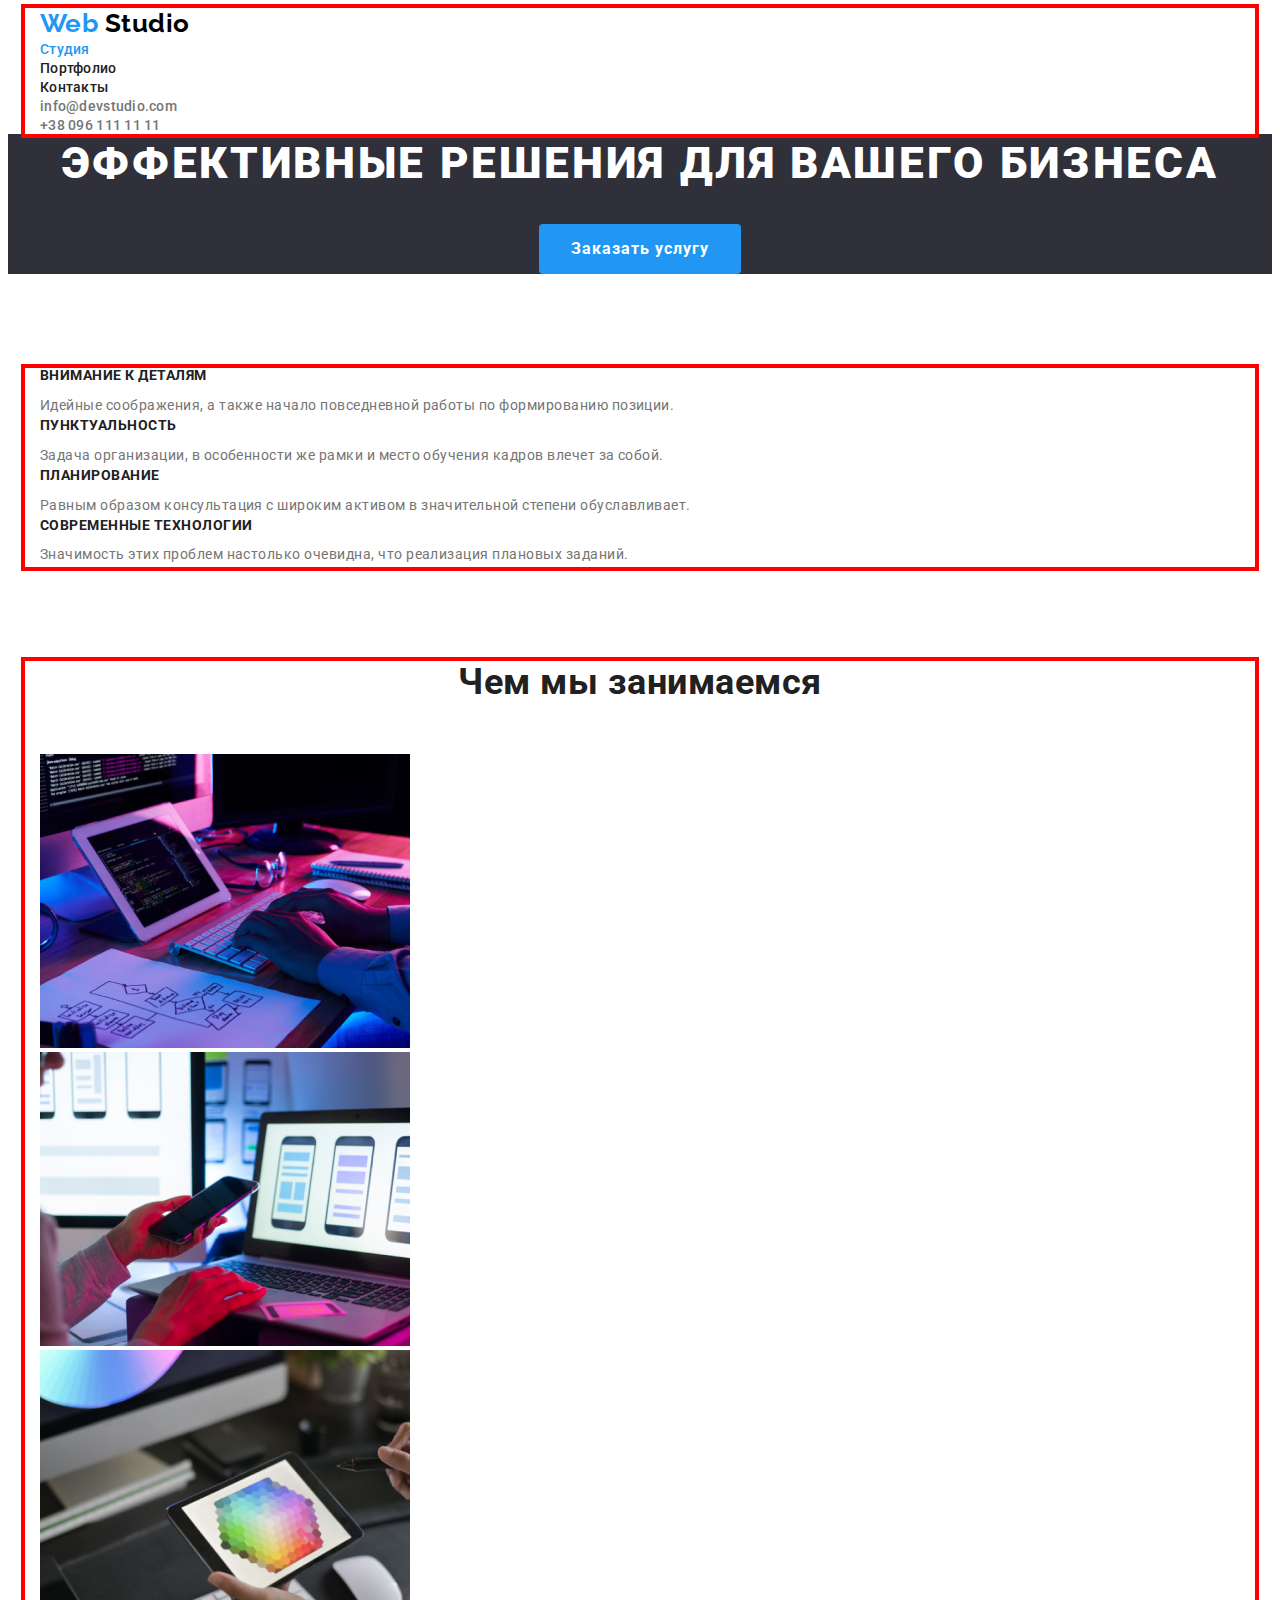
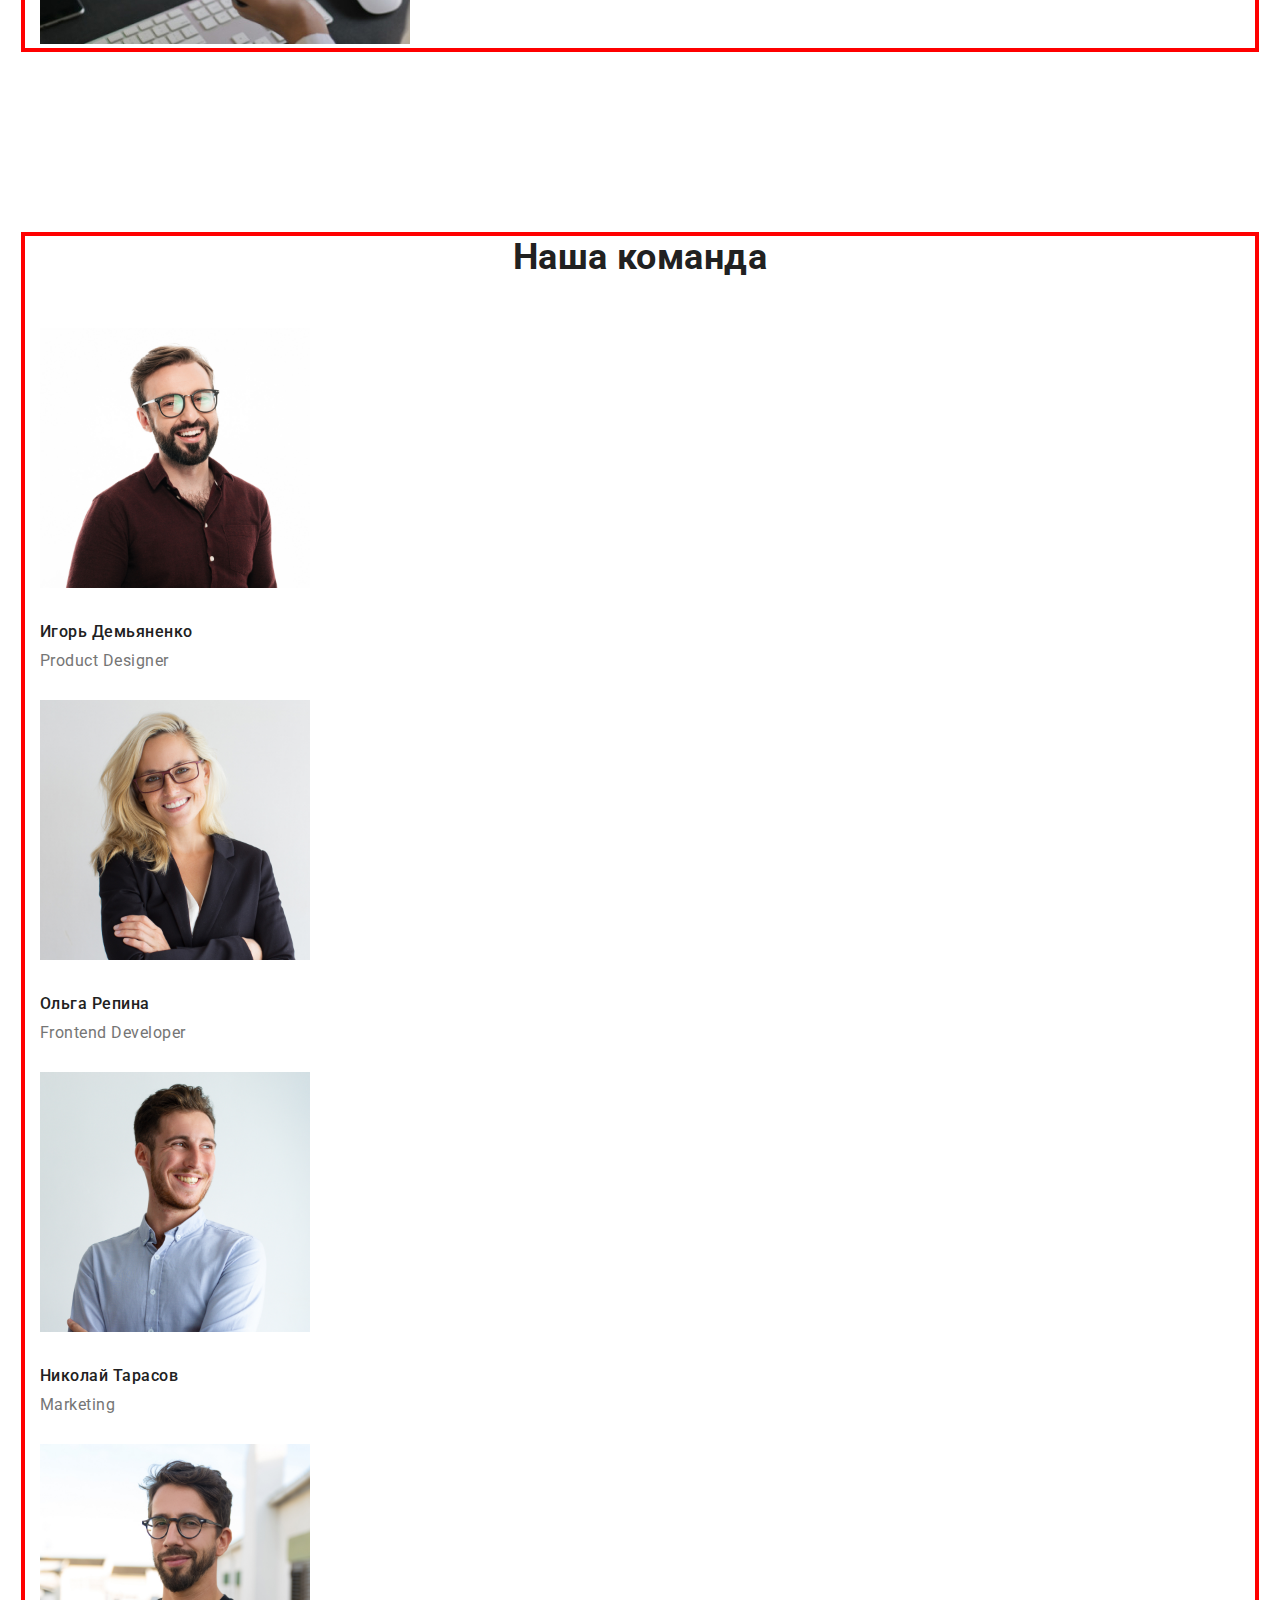
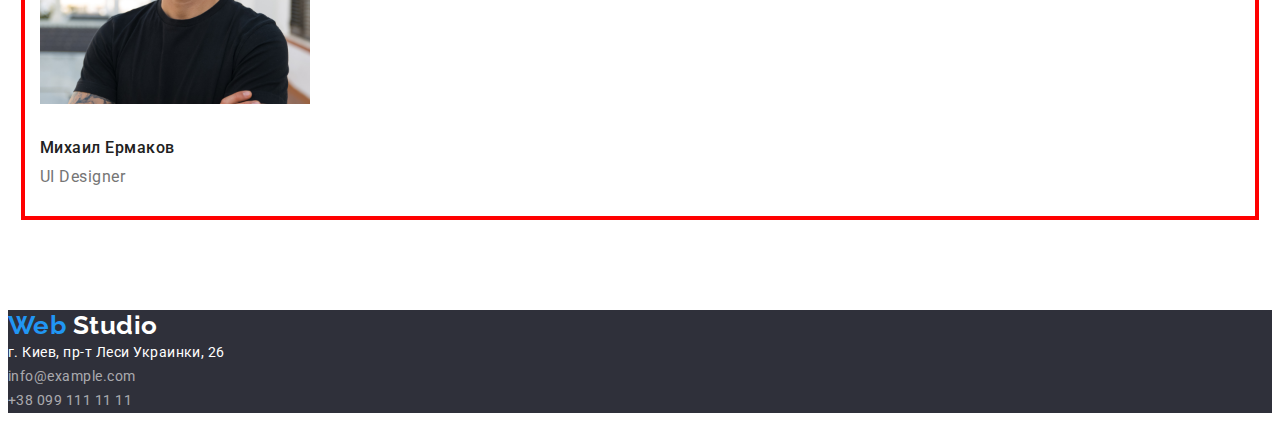
==== index.html @ 6f70805c "Завершення роботи блоку Члени команди" ====
<!DOCTYPE html>
<html lang="ru">
	<head>
		<meta charset="UTF-8" />
		<meta http-equiv="X-UA-Compatible" content="IE=edge" />
		<meta name="viewport" content="width=device-width, initial-scale=1.0" />
		<title>Document</title>
		<link rel="preconnect" href="https://fonts.googleapis.com" />
		<link rel="preconnect" href="https://fonts.gstatic.com" crossorigin />
		<link
			href="https://fonts.googleapis.com/css2?family=Raleway:wght@700&family=Roboto:wght@400;500;700;900&display=swap"
			rel="stylesheet"
		/>
		<link
			rel="stylesheet"
			href="https://cdnjs.cloudflare.com/ajax/libs/modern-normalize/1.1.0/modern-normalize.min.css"
			integrity="sha512-wpPYUAdjBVSE4KJnH1VR1HeZfpl1ub8YT/NKx4PuQ5NmX2tKuGu6U/JRp5y+Y8XG2tV+wKQpNHVUX03MfMFn9Q=="
			crossorigin="anonymous"
			referrerpolicy="no-referrer"
		/>
		<link rel="stylesheet" href="./CSS/styles.css" />
	</head>
	<body>
		<!-- Шапка сторінки -->
		<header>
			<div class="container">
				<nav>
					<a href="https://rodvelles.github.io/goit-markup-hw-02/" lang="en" class="logo">
						<span class="caption">Web</span>
						Studio
					</a>
					<ul class="site-nav list">
						<li><a href="https://rodvelles.github.io/goit-markup-hw-02/" class="link corrent">Студия</a></li>
						<li><a href="./portfolio.html" class="link">Портфолио</a></li>
						<li><a href="" class="link">Контакты</a></li>
					</ul>
				</nav>

				<ul class="more list">
					<li><a href="mailto:info@devstudio.com" lang="en" class="more-link">info@devstudio.com</a></li>
					<li><a href="tel:+380961111111" class="more-link">+38 096 111 11 11</a></li>
				</ul>
			</div>
		</header>

		<!-- Унікальний контент сторінки -->
		<main>
			<!-- Головний банер -->
			<section class="hero">
				<h1 class="hero-title">ЭФФЕКТИВНЫЕ РЕШЕНИЯ ДЛЯ ВАШЕГО БИЗНЕСА</h1>
				<button type="button" class="button">Заказать услугу</button>
			</section>

			<!-- Список переваг -->
			<section class="section">
				<h2 class="section-title hidden">Преимущества услуг</h2>
				<div class="container">
					<ul class="list-items">
						<li>
							<h3 class="section-subtitle">ВНИМАНИЕ К ДЕТАЛЯМ</h3>
							<p class="section-text">
								Идейные соображения, а также начало повседневной работы по формированию позиции.
							</p>
						</li>
						<li>
							<h3 class="section-subtitle">ПУНКТУАЛЬНОСТЬ</h3>
							<p class="section-text">
								Задача организации, в особенности же рамки и место обучения кадров влечет за собой.
							</p>
						</li>
						<li>
							<h3 class="section-subtitle">ПЛАНИРОВАНИЕ</h3>
							<p class="section-text">
								Равным образом консультация с широким активом в значительной степени обуславливает.
							</p>
						</li>
						<li>
							<h3 class="section-subtitle">СОВРЕМЕННЫЕ ТЕХНОЛОГИИ</h3>
							<p class="section-text">Значимость этих проблем настолько очевидна, что реализация плановых заданий.</p>
						</li>
					</ul>
				</div>
			</section>

			<!-- Розгляд послуг -->
			<section class="section sidebar">
				<div class="container">
					<h2 class="section-title heading">Чем мы занимаемся</h2>
					<ul class="list-items">
						<li><img src="./images/work1.jpg" alt="Работа с кодом" width="370" /></li>
						<li><img src="./images/work2.jpg" alt="Работа с интерфейсом" width="370" /></li>
						<li><img src="./images/work3.jpg" alt="Работа с цветами" width="370" /></li>
					</ul>
				</div>
			</section>

			<!-- Члени команди -->
			<section class="section">
				<div class="container">
					<h2 class="section-title">Наша команда</h2>
					<ul class="list-items">
						<li>
							<img src="./images/foto1.jpg" alt="Игорь Демьяненко" width="270" />
							<h3 class="section-name">Игорь Демьяненко</h3>
							<p lang="en" class="profession">Product Designer</p>
						</li>
						<li>
							<img src="./images/foto2.jpg" alt="Ольга Репина" width="270" />
							<h3 class="section-name">Ольга Репина</h3>
							<p lang="en" class="profession">Frontend Developer</p>
						</li>
						<li>
							<img src="./images/foto3.jpg" alt="Николай Тарасов" width="270" />
							<h3 class="section-name">Николай Тарасов</h3>
							<p lang="en" class="profession">Marketing</p>
						</li>
						<li>
							<img src="./images/foto4.jpg" alt="Михаил Ермаков" width="270" />
							<h3 class="section-name">Михаил Ермаков</h3>
							<p lang="en" class="profession">UI Designer</p>
						</li>
					</ul>
				</div>
			</section>
		</main>

		<!-- Нижні дані -->
		<footer class="footer">
			<a href="https://rodvelles.github.io/goit-markup-hw-02/" lang="en" class="logo slogan">
				<span class="caption">Web</span>
				Studio
			</a>
			<address class="address">
				<a href="https://goo.gl/maps/L85GYHgYwXiJg4kZ8" target="_blank" rel="noreferrer noopener" class="address-map">
					г. Киев, пр-т Леси Украинки, 26
				</a>
				<br />
				<a href="mailto:info@example.com" class="address-link">info@example.com</a>
				<br />
				<a href="tel:+380991111111" class="address-link">+38 099 111 11 11</a>
			</address>
		</footer>
	</body>
</html>
---- CSS/styles.css ----
/* Основні кольора для текста 
    Голубий колір заголовка #2196F3;
    Чорний колір заголовка #000000;

    Чорний колір тексту #212121;
    Синій колір наведення #2196F3;

    Білий колір тексту #FFFFFF;
    Білий клір кнопки #FFFFFF;
    Синій колір кнопки #2196F3;
    Сірий колір адреси #2196F3;
    Сірий колір доповнення #757575;
    Сірий колр нижньої адреси rgba(255, 255, 255, 0.6);

    Колір сторінки #E5E5E5;
    Колір Плакату #2F303A;
    Колір вікна команди #F5F4FA;

    Колір кнопки фільтра #F5F4FA;

*/

:root {
	--primary-text-color: #757575;
	--title-color: #212121;
	--accent-color: #2196f3;
	--primary-btn-bgc: #f5f4fa;
	--accent-btn-color: #ffffff;
}

body {
	background-color: #ffffff;
	color: var(--title-color);
	font-family: Roboto, sans-serif;
	letter-spacing: 0.03em;
}

ul {
	list-style: none;
}

.list {
	margin: 0;
	padding: 0;
}

/* Оформлення шапки */
.container {
	margin-left: auto;
	margin-right: auto;
	width: 1200px;
	padding-right: 15px;
	padding-left: 15px;
	outline: 4px solid red;
}

.logo {
	color: #000000;
	font-family: Raleway, sans-seri;
	font-weight: 700;
	font-size: 26px;
	line-height: 1.19;
	text-decoration: none;
}

.caption {
	color: #2196f3;
	font-weight: 700;
	font-size: 26px;
	line-height: 1.19;
}

/* Сайт зараз */
.site-nav .link {
	color: #212121;
	font-weight: 500;
	font-size: 14px;
	line-height: 1.14;
	letter-spacing: 0.02em;
	text-decoration: none;
}

.site-nav .link:hover,
.site-nav .link:focus {
	color: var(--accent-color);
}

.site-nav .link.corrent {
	color: var(--accent-color);
}

/* ПОшта з телефоном */
.more .more-link {
	color: #757575;
	font-weight: 500;
	font-size: 14px;
	line-height: 1.14;
	letter-spacing: 0.02em;
	text-decoration: none;
}

.more .more-link:hover,
.more .more-link:focus {
	color: #2196f3;
}

/* Герой */
.hero {
	padding: 0;
	margin: 0;
	background-color: #2f303a;
}

.hero .hero-title {
	padding: 0;
	margin: 0;
	margin-bottom: 30px;
	color: #ffffff;
	font-weight: 900;
	font-size: 44px;
	line-height: 1.36;
	text-align: center;
	letter-spacing: 0.06em;
	text-transform: uppercase;
}

.button {
	border-radius: 4px;
	padding: 10px 32px;
	min-width: 200px;
	border: none;
	margin-right: auto;
	margin-left: auto;

	font-family: Roboto;
	color: #ffffff;
	background-color: #2196f3;
	font-weight: 700;
	font-size: 16px;
	line-height: 1.88;
	display: flex;
	align-items: center;
	text-align: center;
	letter-spacing: 0.06em;
}

/* Переваги помлуг */
.section {
	padding-top: 94px;
	padding-bottom: 94px;
}

.section .hidden {
	position: absolute;
	width: 1px;
	height: 1px;
	margin: -1px;
	border: 0;
	padding: 0;
	white-space: nowrap;
	clip-path: inset(100%);
	clip: rect(0 0 0 0);
	overflow: hidden;
}

.list-items {
	margin: 0;
	padding: 0;
}

.section .section-title {
	margin-top: 0;
	margin-bottom: 50px;

	font-weight: 700;
	font-size: 36px;
	line-height: 1.17;
	text-align: center;
}

.section .section-subtitle {
	margin: 0;
	margin-bottom: 10px;

	font-weight: 700;
	font-size: 14px;
	line-height: 1.14;
	text-transform: uppercase;
}

.section .section-text {
	margin-top: 0;
	margin-bottom: 0;

	color: var(--primary-text-color);
	font-weight: 400;
	font-size: 14px;
	line-height: 1.71;
}

/* Розгляд послуг */
.section.sidebar {
	padding-top: 0;
}


/* Члени команди */
.section .section-name {
    margin-top: 30px;
	margin-bottom: 10px;

	font-weight: 500;
	font-size: 16px;
	line-height: 1.19;
}

.section .profession {
	margin-top: 0;
	margin-bottom: 0;
	padding-bottom: 30px;

	color: #757575;
	font-weight: 400;
	font-size: 16px;
	line-height: 1.19;
}

/* Футер */
.footer {
	background-color: #2f303a;
}

.logo.slogan {
	color: #ffffff;
}

.address .address-map {
	color: #ffffff;
	font-style: normal;
	font-weight: 400;
	font-size: 14px;
	line-height: 1.71;
	text-decoration: none;
}

.address .address-link {
	font-style: normal;
	font-weight: 400;
	font-size: 14px;
	line-height: 1.71;
	color: rgba(255, 255, 255, 0.6);
	text-decoration: none;
}

.address .address-link:hover,
.address .address-link:focus {
	color: var(--accent-color);
}

/* Портфоліо */

/* Фільтир */
.buttons .btn {
	font-family: Roboto;
	color: var(--title-color);
	background-color: var(--primary-btn-bgc);
	font-weight: 500;
	font-size: 16px;
	line-height: 1.62;
	text-align: center;
	letter-spacing: 0.03em;
}

.buttons .btn:hover,
.buttons .btn:focus {
	color: var(--accent-btn-color);
	background-color: var(--accent-color);
}

/* Список проектів */
.link-content {
	text-decoration: none;
}

.items .subject {
	color: var(--title-color);
	font-weight: 700;
	font-size: 18px;
	line-height: 2;
	letter-spacing: 0.06em;
}

.items .subject-text {
	color: var(--primary-text-color);
	font-weight: 400;
	font-size: 16px;
	line-height: 1.88;
}
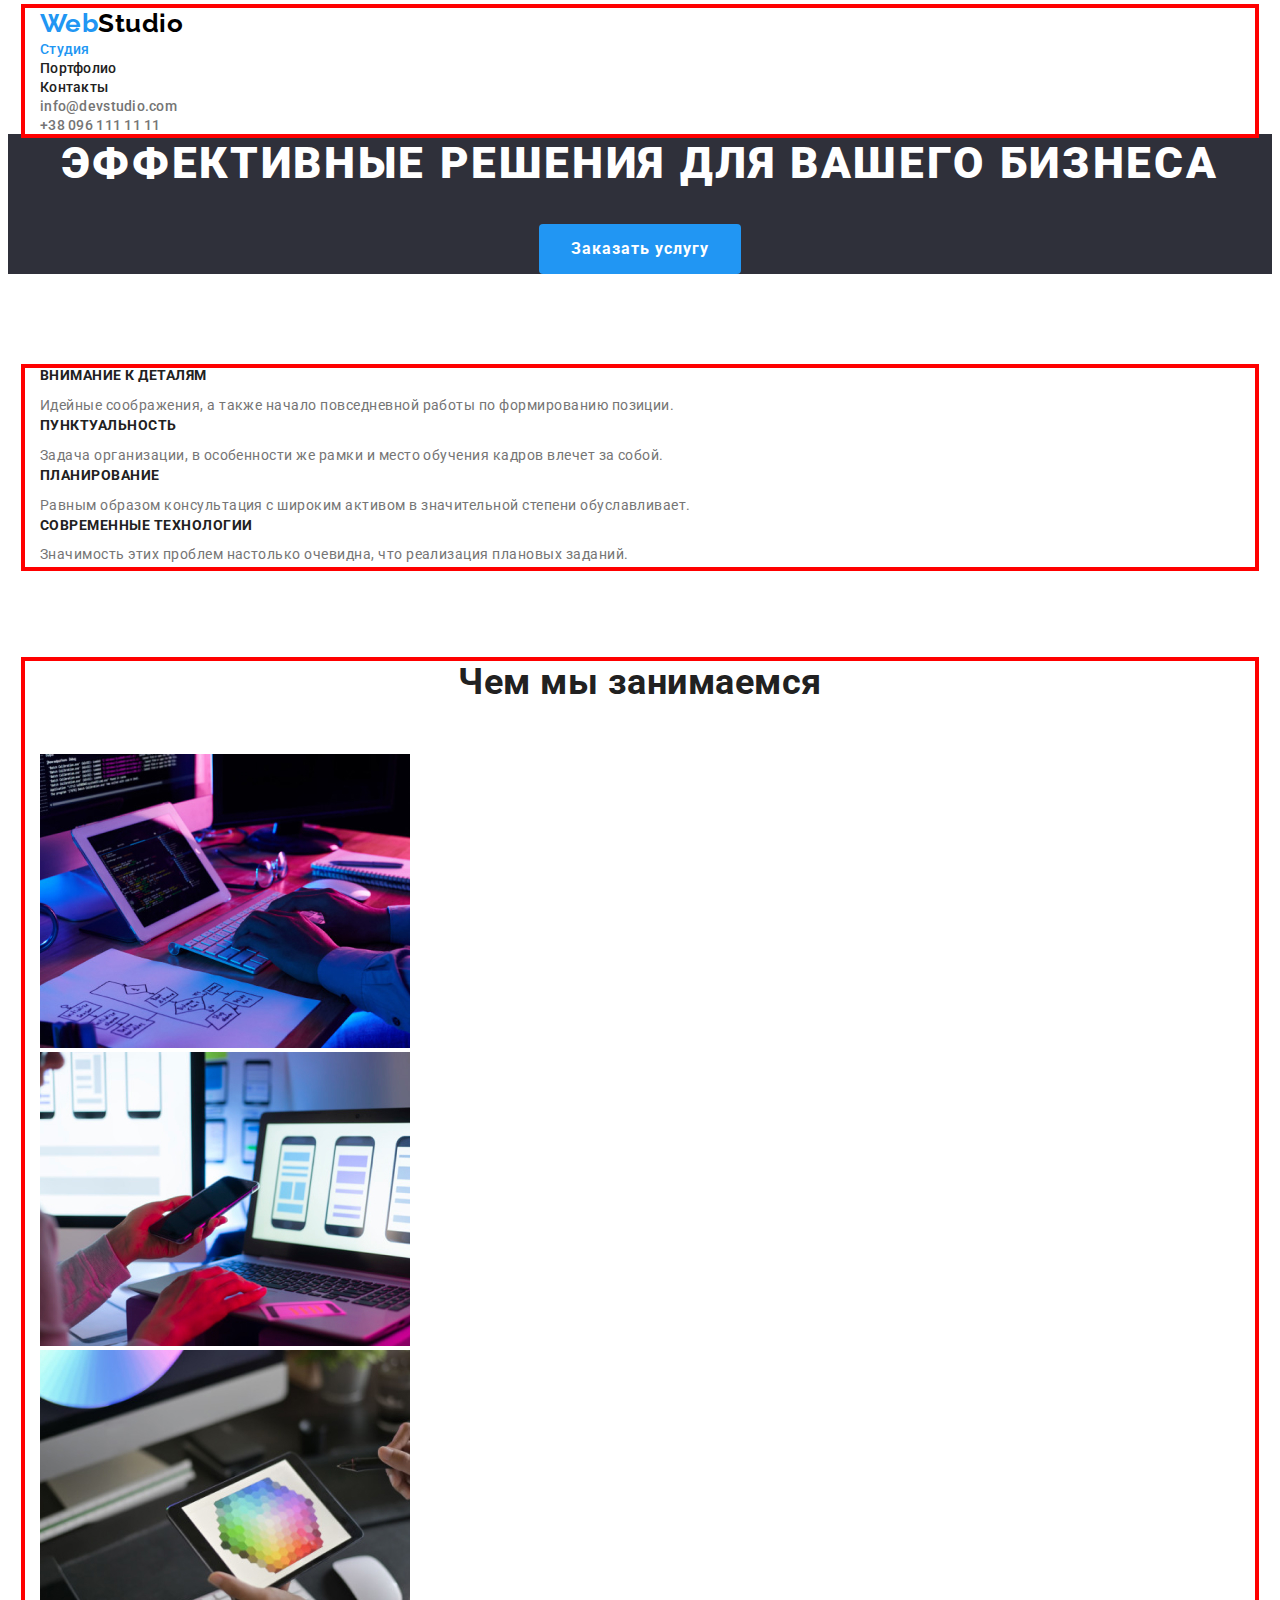
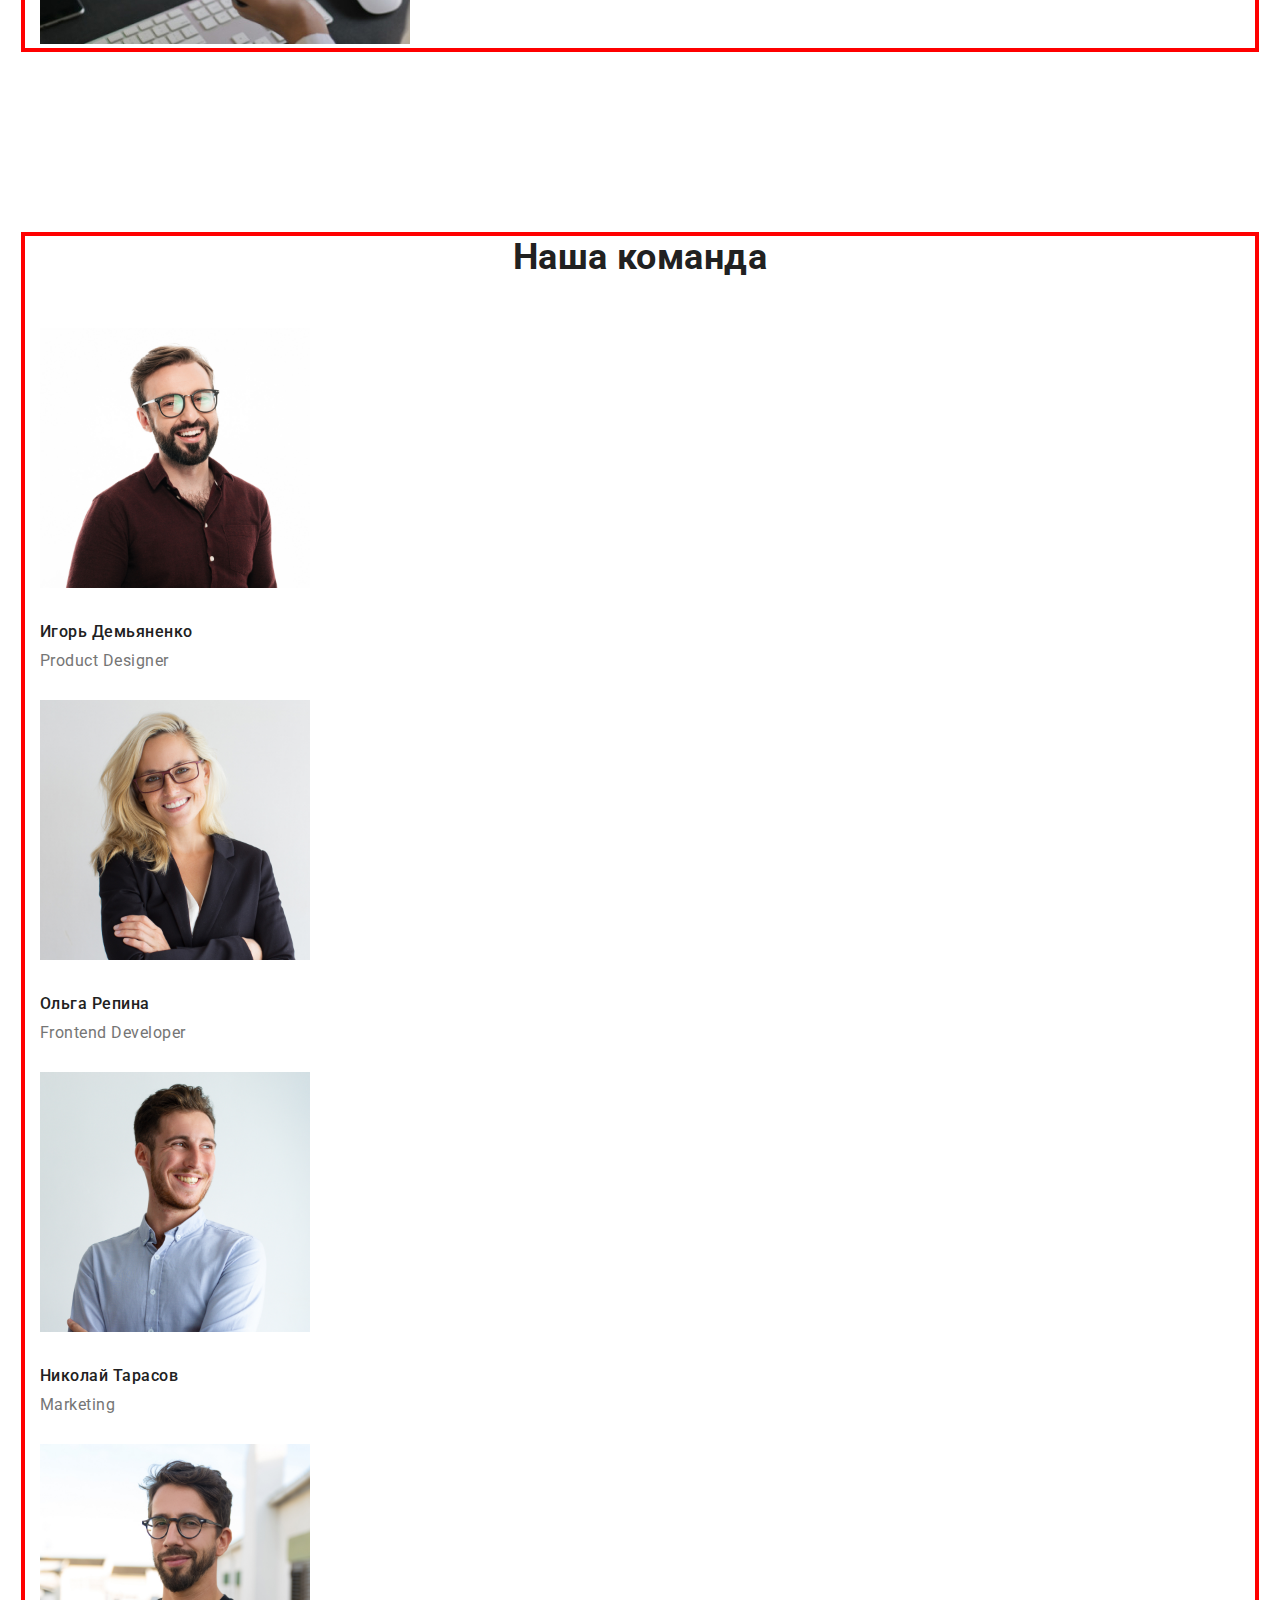
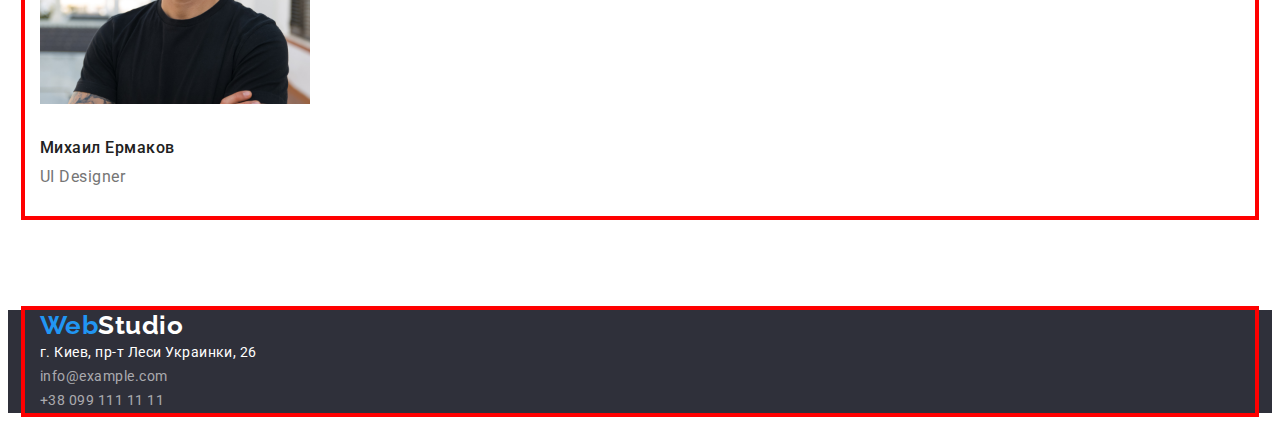
==== commit 385e7abb: "Невеликий експеремент" ====
--- a/index.html
+++ b/index.html
@@ -26,9 +26,7 @@
 			<div class="container">
 				<nav>
 					<a href="https://rodvelles.github.io/goit-markup-hw-02/" lang="en" class="logo">
-						<span class="caption">Web</span>
-						Studio
-					</a>
+						<span class="caption">Web</span>Studio</a>
 					<ul class="site-nav list">
 						<li><a href="https://rodvelles.github.io/goit-markup-hw-02/" class="link corrent">Студия</a></li>
 						<li><a href="./portfolio.html" class="link">Портфолио</a></li>
@@ -126,19 +124,19 @@
 
 		<!-- Нижні дані -->
 		<footer class="footer">
-			<a href="https://rodvelles.github.io/goit-markup-hw-02/" lang="en" class="logo slogan">
-				<span class="caption">Web</span>
-				Studio
-			</a>
-			<address class="address">
-				<a href="https://goo.gl/maps/L85GYHgYwXiJg4kZ8" target="_blank" rel="noreferrer noopener" class="address-map">
-					г. Киев, пр-т Леси Украинки, 26
-				</a>
-				<br />
-				<a href="mailto:info@example.com" class="address-link">info@example.com</a>
-				<br />
-				<a href="tel:+380991111111" class="address-link">+38 099 111 11 11</a>
-			</address>
+			<div class="container">
+				<a href="https://rodvelles.github.io/goit-markup-hw-02/" lang="en" class="logo slogan">
+					<span class="caption">Web</span>Studio</a>
+				<address class="address">
+					<a href="https://goo.gl/maps/L85GYHgYwXiJg4kZ8" target="_blank" rel="noreferrer noopener" class="address-map">
+						г. Киев, пр-т Леси Украинки, 26
+					</a>
+					<br />
+					<a href="mailto:info@example.com" class="address-link">info@example.com</a>
+					<br />
+					<a href="tel:+380991111111" class="address-link">+38 099 111 11 11</a>
+				</address>
+			</div>
 		</footer>
 	</body>
 </html>
--- a/CSS/styles.css
+++ b/CSS/styles.css
@@ -71,6 +71,8 @@
 }
 
 /* Сайт зараз */
+
+
 .site-nav .link {
 	color: #212121;
 	font-weight: 500;
@@ -231,6 +233,8 @@
 }
 
 .logo.slogan {
+	padding-bottom: 60px;
+
 	color: #ffffff;
 }
 
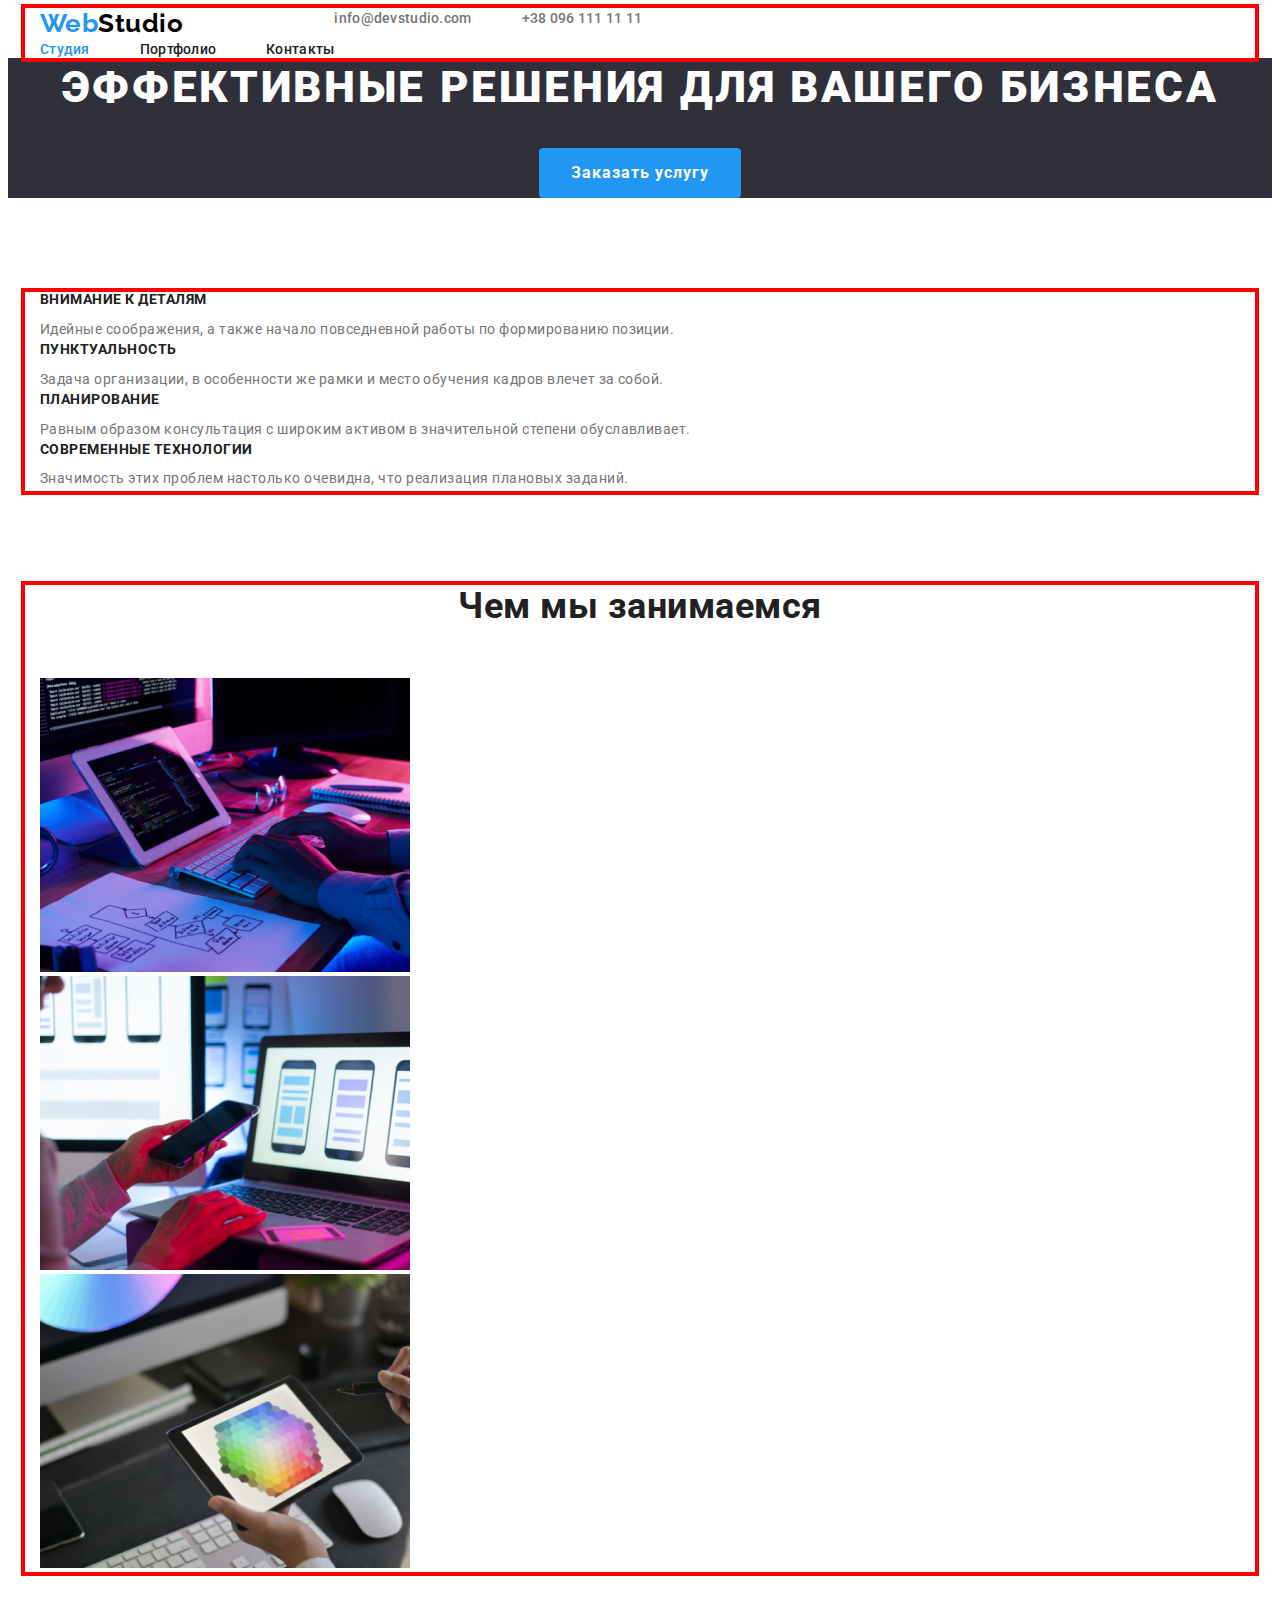
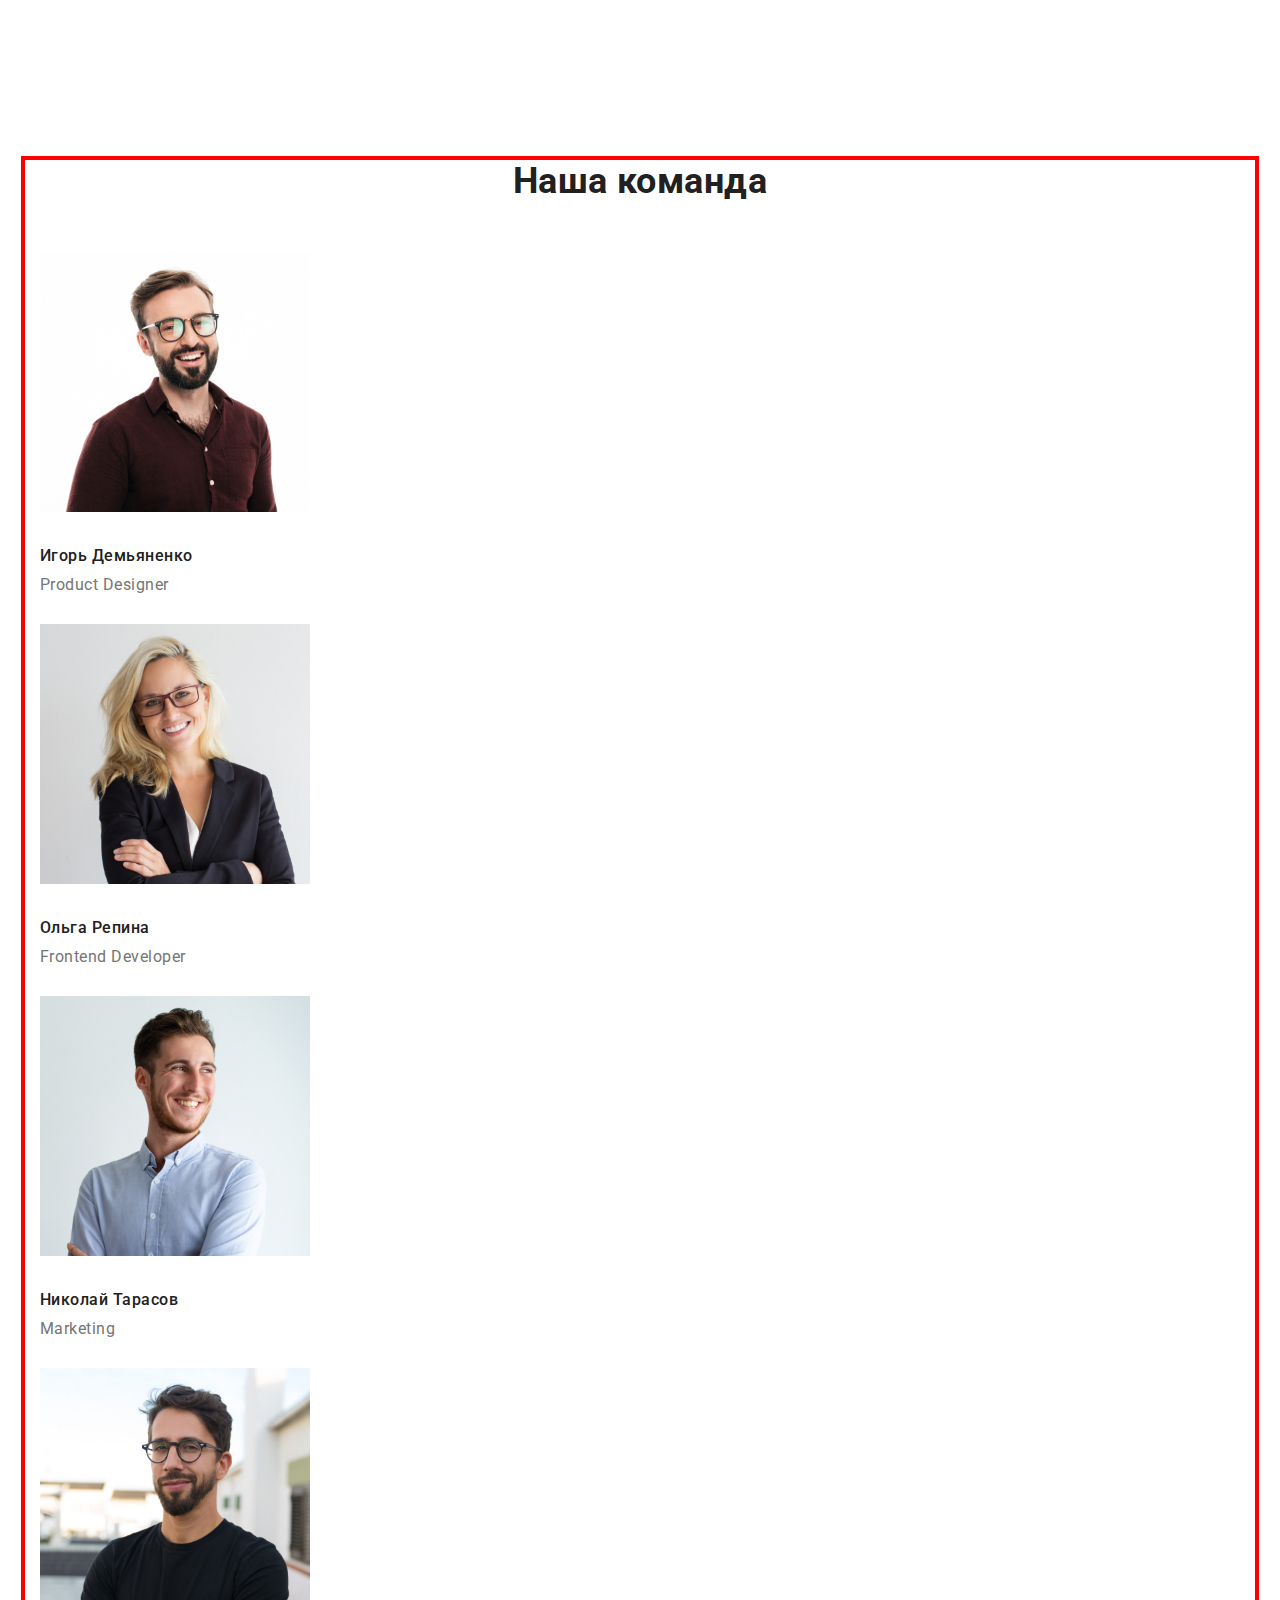
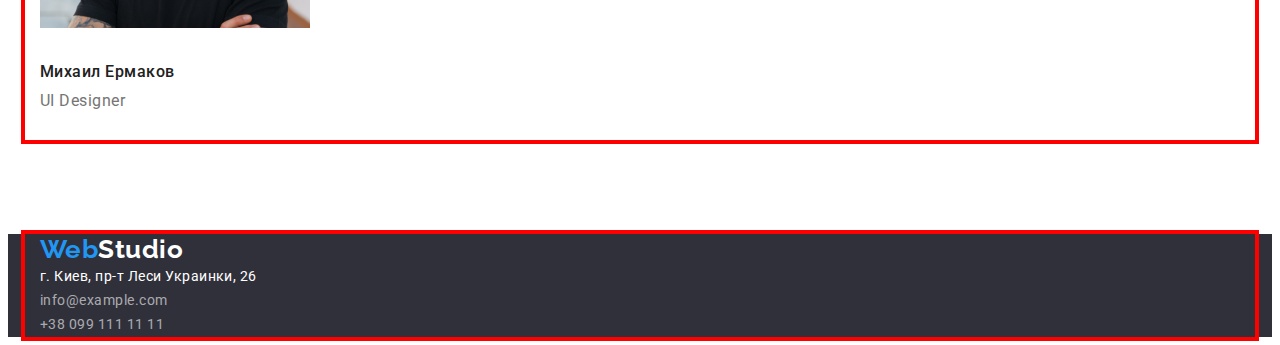
==== commit 5f6bdf49: "Перерив на сон" ====
--- a/index.html
+++ b/index.html
@@ -23,20 +23,20 @@
 	<body>
 		<!-- Шапка сторінки -->
 		<header>
-			<div class="container">
+			<div class="container main-nav">
 				<nav>
 					<a href="https://rodvelles.github.io/goit-markup-hw-02/" lang="en" class="logo">
 						<span class="caption">Web</span>Studio</a>
 					<ul class="site-nav list">
-						<li><a href="https://rodvelles.github.io/goit-markup-hw-02/" class="link corrent">Студия</a></li>
-						<li><a href="./portfolio.html" class="link">Портфолио</a></li>
-						<li><a href="" class="link">Контакты</a></li>
+						<li class="item"><a href="https://rodvelles.github.io/goit-markup-hw-02/" class="link corrent">Студия</a></li>
+						<li class="item"><a href="./portfolio.html" class="link">Портфолио</a></li>
+						<li class="item"><a href="" class="link">Контакты</a></li>
 					</ul>
 				</nav>
 
 				<ul class="more list">
-					<li><a href="mailto:info@devstudio.com" lang="en" class="more-link">info@devstudio.com</a></li>
-					<li><a href="tel:+380961111111" class="more-link">+38 096 111 11 11</a></li>
+					<li class="item"><a href="mailto:info@devstudio.com" lang="en" class="more-link">info@devstudio.com</a></li>
+					<li class="item"><a href="tel:+380961111111" class="more-link">+38 096 111 11 11</a></li>
 				</ul>
 			</div>
 		</header>
--- a/CSS/styles.css
+++ b/CSS/styles.css
@@ -53,6 +53,8 @@
 	padding-left: 15px;
 	outline: 4px solid red;
 }
+/* Позиціювання шапки */
+
 
 .logo {
 	color: #000000;
@@ -69,11 +71,21 @@
 	font-size: 26px;
 	line-height: 1.19;
 }
-
+.main-nav {
+	display: flex;
+}
 /* Сайт зараз */
 
+.site-nav {
+	display: flex;
+}
+.site-nav .item:not(:last-child) {
+	margin-right: 50px;
+}
+
 
 .site-nav .link {
+
 	color: #212121;
 	font-weight: 500;
 	font-size: 14px;
@@ -92,7 +104,16 @@
 }
 
 /* ПОшта з телефоном */
+.more {
+	display: flex;
+}
+
+.more .item:not(:last-child) {
+	margin-right: 50px;
+}
+
 .more .more-link {
+
 	color: #757575;
 	font-weight: 500;
 	font-size: 14px;
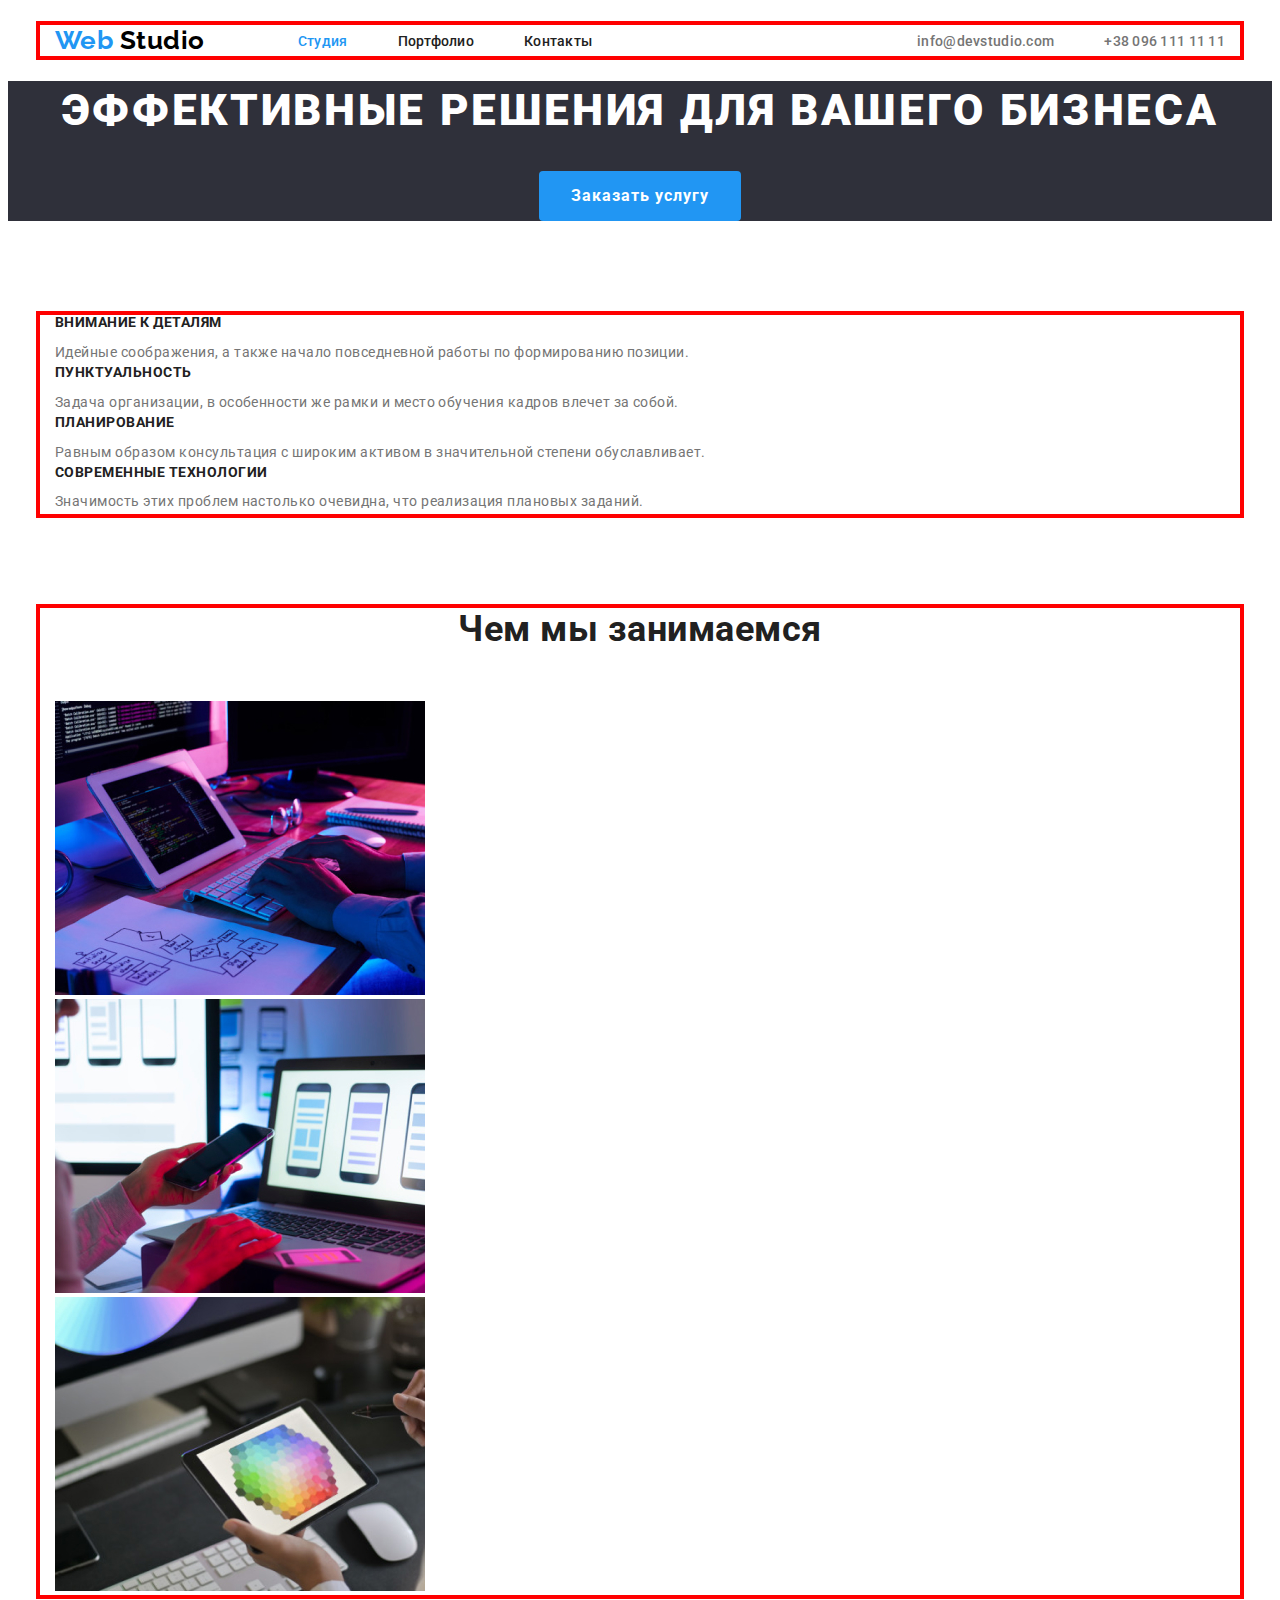
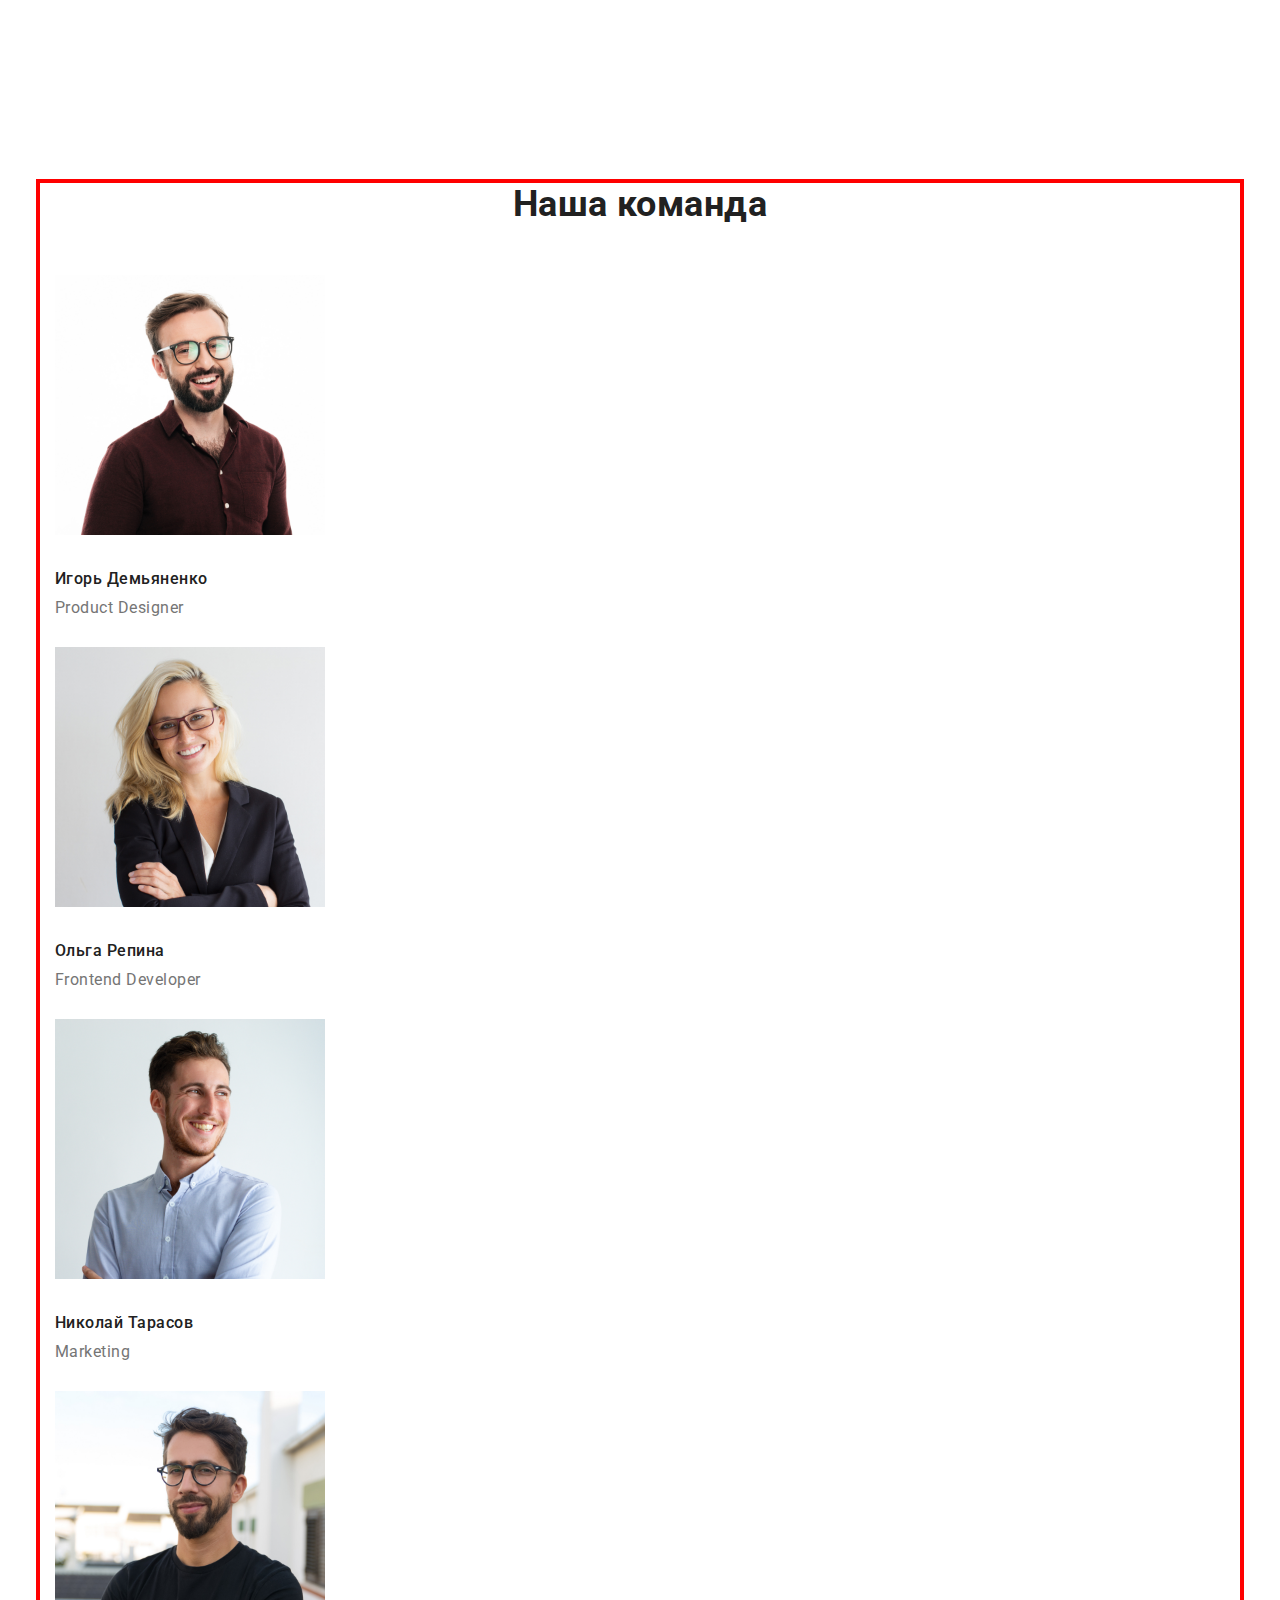
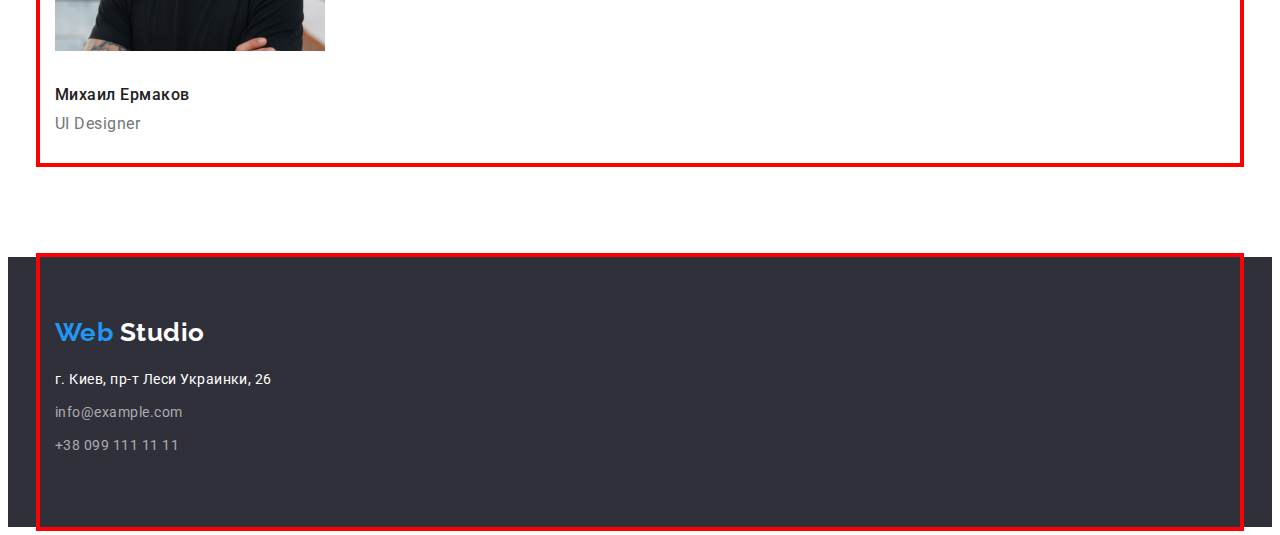
==== commit 57931c67: "Завершив стилізувати футер і хедер" ====
--- a/index.html
+++ b/index.html
@@ -22,13 +22,17 @@
 	</head>
 	<body>
 		<!-- Шапка сторінки -->
-		<header>
+		<header class="header">
 			<div class="container main-nav">
-				<nav>
+				<nav class="nav">
 					<a href="https://rodvelles.github.io/goit-markup-hw-02/" lang="en" class="logo">
-						<span class="caption">Web</span>Studio</a>
+						<span class="caption">Web</span>
+						Studio
+					</a>
 					<ul class="site-nav list">
-						<li class="item"><a href="https://rodvelles.github.io/goit-markup-hw-02/" class="link corrent">Студия</a></li>
+						<li class="item">
+							<a href="https://rodvelles.github.io/goit-markup-hw-02/" class="link corrent">Студия</a>
+						</li>
 						<li class="item"><a href="./portfolio.html" class="link">Портфолио</a></li>
 						<li class="item"><a href="" class="link">Контакты</a></li>
 					</ul>
@@ -124,17 +128,33 @@
 
 		<!-- Нижні дані -->
 		<footer class="footer">
-			<div class="container">
-				<a href="https://rodvelles.github.io/goit-markup-hw-02/" lang="en" class="logo slogan">
-					<span class="caption">Web</span>Studio</a>
+			<div class="container footer-nav">
+                <div>
+                	<a href="https://rodvelles.github.io/goit-markup-hw-02/" lang="en" class="logo slogan">
+					<span class="caption">Web</span>
+					Studio
+				</a>
 				<address class="address">
-					<a href="https://goo.gl/maps/L85GYHgYwXiJg4kZ8" target="_blank" rel="noreferrer noopener" class="address-map">
-						г. Киев, пр-т Леси Украинки, 26
-					</a>
-					<br />
-					<a href="mailto:info@example.com" class="address-link">info@example.com</a>
-					<br />
-					<a href="tel:+380991111111" class="address-link">+38 099 111 11 11</a>
+					<ul class="footer-adres list-items">
+						<li class="link-addres">
+							<a
+								href="https://goo.gl/maps/L85GYHgYwXiJg4kZ8"
+								target="_blank"
+								rel="noreferrer noopener"
+								class="address-map"
+							>
+								г. Киев, пр-т Леси Украинки, 26
+							</a>
+						</li>
+						<li class="link-addres">
+							<a href="mailto:info@example.com" class="address-link">info@example.com</a>
+						</li>
+						<li class="link-addres">
+							<a href="tel:+380991111111" class="address-link">+38 099 111 11 11</a>
+						</li>
+					</ul>
+                </div>
+
 				</address>
 			</div>
 		</footer>
--- a/CSS/styles.css
+++ b/CSS/styles.css
@@ -19,6 +19,15 @@
     Колір кнопки фільтра #F5F4FA;
 
 */
+html {
+  box-sizing: border-box;
+}
+*,
+*::before,
+*::after {
+  box-sizing: inherit;
+}
+
 
 :root {
 	--primary-text-color: #757575;
@@ -45,6 +54,11 @@
 }
 
 /* Оформлення шапки */
+.header {
+	margin-top: 25px;
+	margin-bottom: 25px;
+}
+
 .container {
 	margin-left: auto;
 	margin-right: auto;
@@ -54,9 +68,13 @@
 	outline: 4px solid red;
 }
 /* Позиціювання шапки */
+.nav {
+    display: flex;
+}
 
 
 .logo {
+
 	color: #000000;
 	font-family: Raleway, sans-seri;
 	font-weight: 700;
@@ -73,11 +91,15 @@
 }
 .main-nav {
 	display: flex;
+	flex-direction: row;
+	align-items: center;
 }
 /* Сайт зараз */
 
 .site-nav {
 	display: flex;
+	align-items: center;
+	margin-left: 93px;
 }
 .site-nav .item:not(:last-child) {
 	margin-right: 50px;
@@ -105,6 +127,7 @@
 
 /* ПОшта з телефоном */
 .more {
+	margin-left: auto;
 	display: flex;
 }
 
@@ -253,10 +276,22 @@
 	background-color: #2f303a;
 }
 
+.footer-nav{
+	display: flex;
+	padding-top: 60px;
+	padding-bottom: 60px;
+}
+
 .logo.slogan {
-	padding-bottom: 60px;
-
 	color: #ffffff;
+}
+
+.address {
+	margin-top: 20px;
+}
+
+.link-addres {
+	margin-bottom: 9px;
 }
 
 .address .address-map {
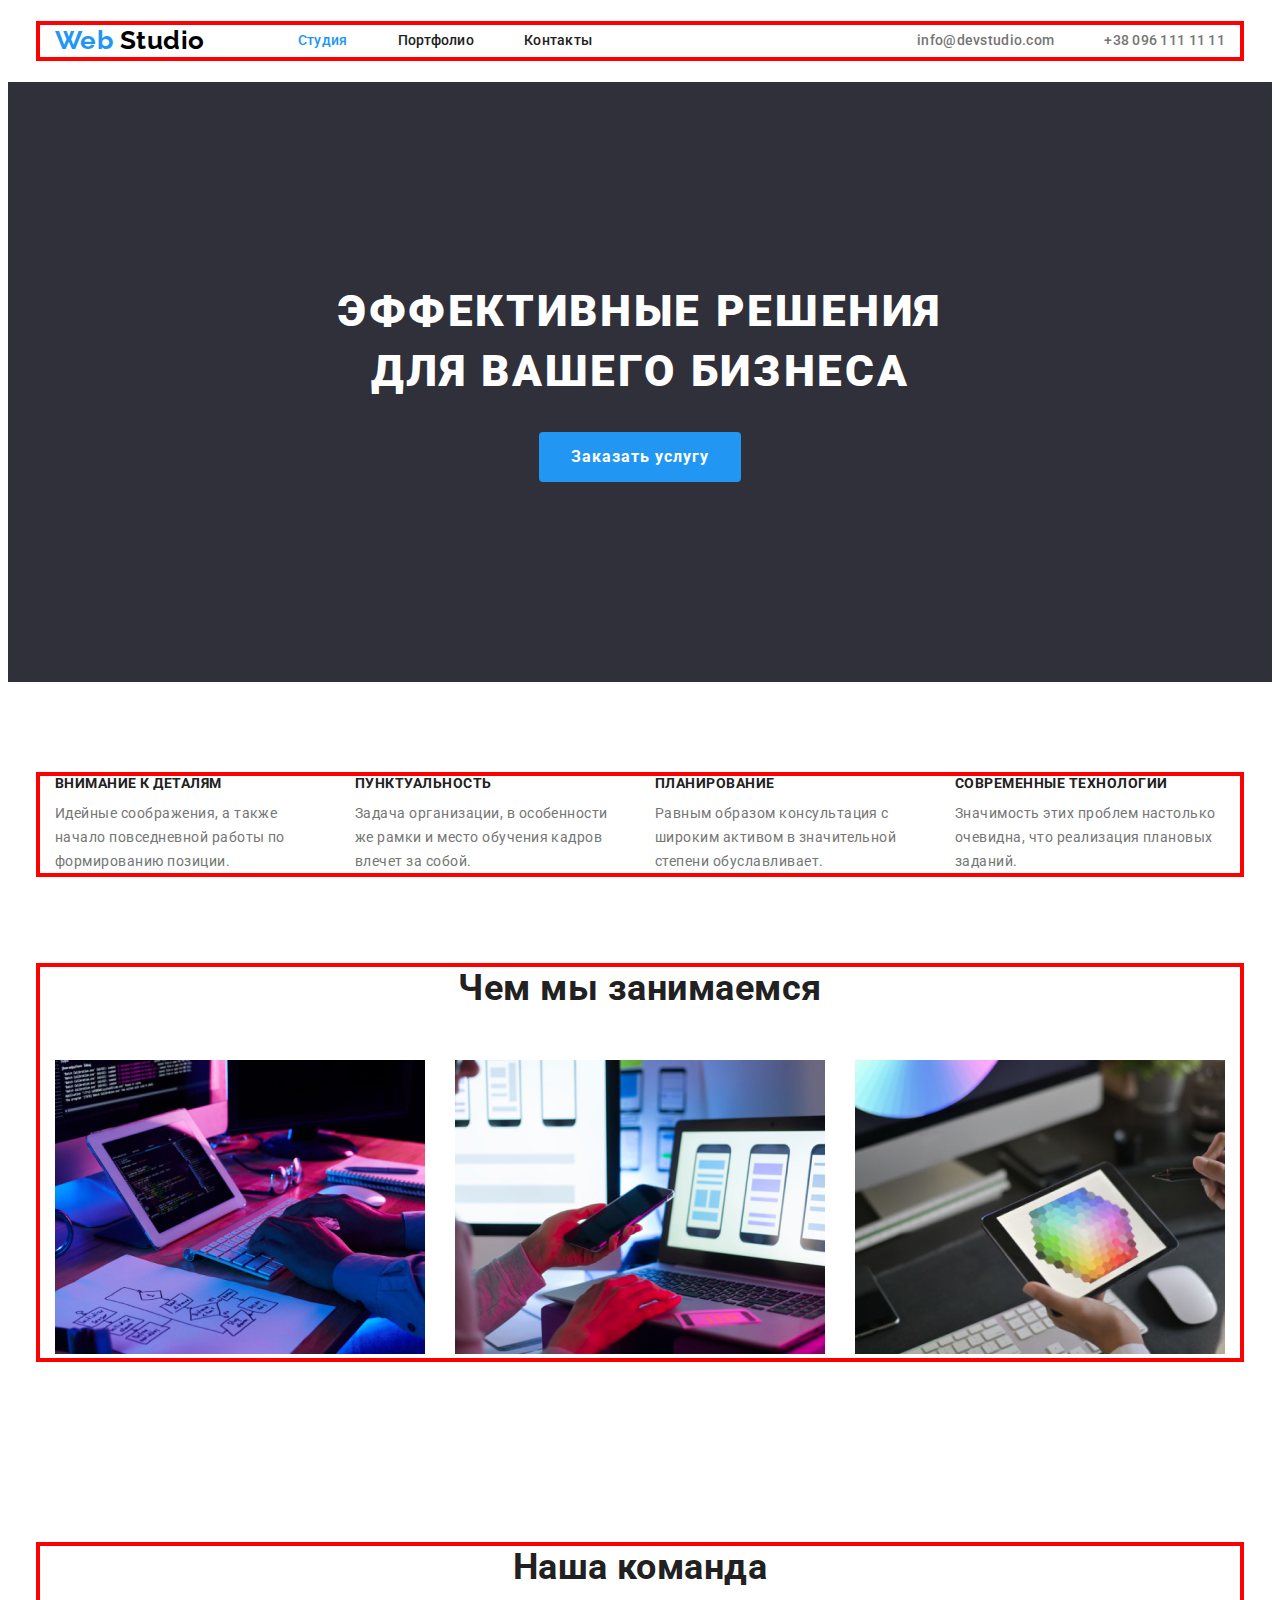
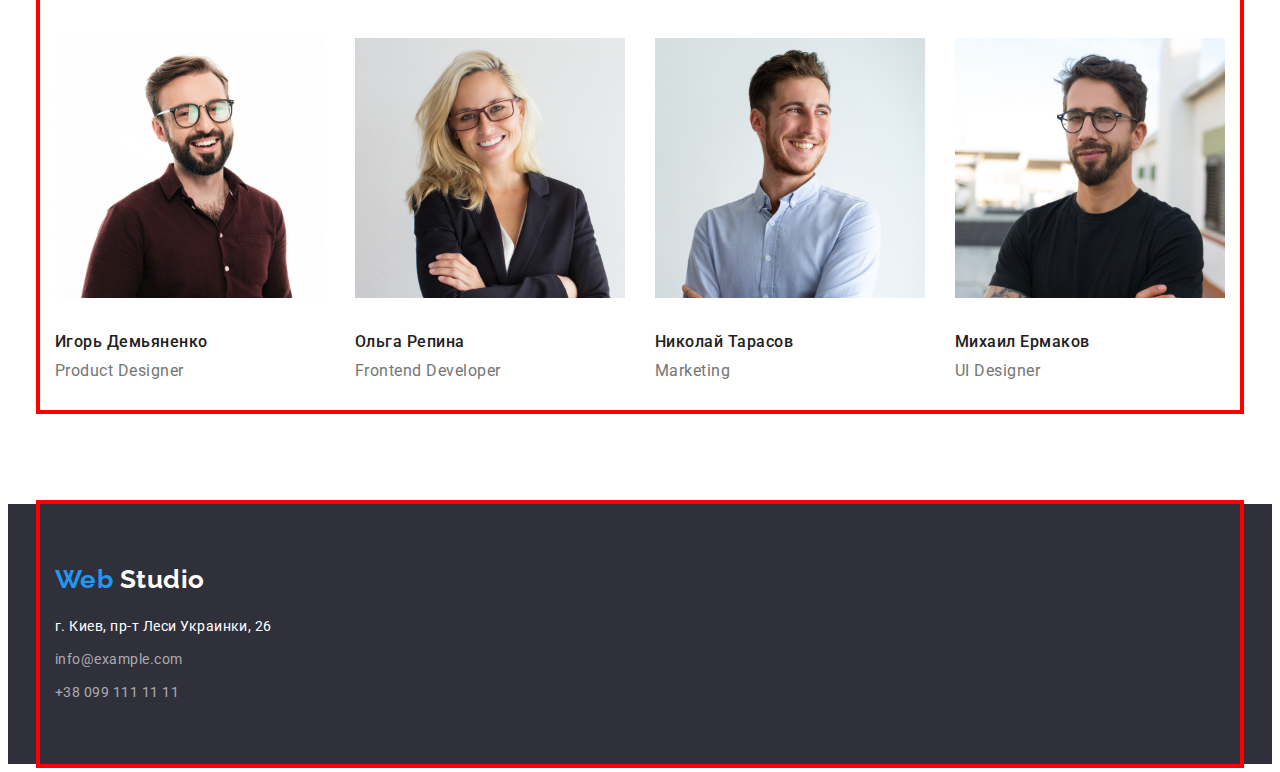
==== commit 2db5958d: "Закінчення роботи з послугами і героєм" ====
--- a/index.html
+++ b/index.html
@@ -1,162 +1,157 @@
 <!DOCTYPE html>
 <html lang="ru">
-	<head>
-		<meta charset="UTF-8" />
-		<meta http-equiv="X-UA-Compatible" content="IE=edge" />
-		<meta name="viewport" content="width=device-width, initial-scale=1.0" />
-		<title>Document</title>
-		<link rel="preconnect" href="https://fonts.googleapis.com" />
-		<link rel="preconnect" href="https://fonts.gstatic.com" crossorigin />
-		<link
-			href="https://fonts.googleapis.com/css2?family=Raleway:wght@700&family=Roboto:wght@400;500;700;900&display=swap"
-			rel="stylesheet"
-		/>
-		<link
-			rel="stylesheet"
-			href="https://cdnjs.cloudflare.com/ajax/libs/modern-normalize/1.1.0/modern-normalize.min.css"
-			integrity="sha512-wpPYUAdjBVSE4KJnH1VR1HeZfpl1ub8YT/NKx4PuQ5NmX2tKuGu6U/JRp5y+Y8XG2tV+wKQpNHVUX03MfMFn9Q=="
-			crossorigin="anonymous"
-			referrerpolicy="no-referrer"
-		/>
-		<link rel="stylesheet" href="./CSS/styles.css" />
-	</head>
-	<body>
-		<!-- Шапка сторінки -->
-		<header class="header">
-			<div class="container main-nav">
-				<nav class="nav">
-					<a href="https://rodvelles.github.io/goit-markup-hw-02/" lang="en" class="logo">
-						<span class="caption">Web</span>
-						Studio
-					</a>
-					<ul class="site-nav list">
-						<li class="item">
-							<a href="https://rodvelles.github.io/goit-markup-hw-02/" class="link corrent">Студия</a>
-						</li>
-						<li class="item"><a href="./portfolio.html" class="link">Портфолио</a></li>
-						<li class="item"><a href="" class="link">Контакты</a></li>
-					</ul>
-				</nav>
 
-				<ul class="more list">
-					<li class="item"><a href="mailto:info@devstudio.com" lang="en" class="more-link">info@devstudio.com</a></li>
-					<li class="item"><a href="tel:+380961111111" class="more-link">+38 096 111 11 11</a></li>
-				</ul>
-			</div>
-		</header>
+<head>
+    <meta charset="UTF-8" />
+    <meta http-equiv="X-UA-Compatible" content="IE=edge" />
+    <meta name="viewport" content="width=device-width, initial-scale=1.0" />
+    <title>Document</title>
+    <link rel="preconnect" href="https://fonts.googleapis.com" />
+    <link rel="preconnect" href="https://fonts.gstatic.com" crossorigin />
+    <link
+        href="https://fonts.googleapis.com/css2?family=Raleway:wght@700&family=Roboto:wght@400;500;700;900&display=swap"
+        rel="stylesheet" />
+    <link rel="stylesheet" href="https://cdnjs.cloudflare.com/ajax/libs/modern-normalize/1.1.0/modern-normalize.min.css"
+        integrity="sha512-wpPYUAdjBVSE4KJnH1VR1HeZfpl1ub8YT/NKx4PuQ5NmX2tKuGu6U/JRp5y+Y8XG2tV+wKQpNHVUX03MfMFn9Q=="
+        crossorigin="anonymous" referrerpolicy="no-referrer" />
+    <link rel="stylesheet" href="./CSS/styles.css" />
+</head>
 
-		<!-- Унікальний контент сторінки -->
-		<main>
-			<!-- Головний банер -->
-			<section class="hero">
-				<h1 class="hero-title">ЭФФЕКТИВНЫЕ РЕШЕНИЯ ДЛЯ ВАШЕГО БИЗНЕСА</h1>
-				<button type="button" class="button">Заказать услугу</button>
-			</section>
+<body>
+    <!-- Шапка сторінки -->
+    <header class="header">
+        <div class="container main-nav">
+            <nav class="nav">
+                <a href="https://rodvelles.github.io/goit-markup-hw-02/" lang="en" class="logo">
+                    <span class="caption">Web</span>
+                    Studio
+                </a>
+                <ul class="site-nav list">
+                    <li class="item">
+                        <a href="https://rodvelles.github.io/goit-markup-hw-02/" class="link corrent">Студия</a>
+                    </li>
+                    <li class="item"><a href="./portfolio.html" class="link">Портфолио</a></li>
+                    <li class="item"><a href="" class="link">Контакты</a></li>
+                </ul>
+            </nav>
 
-			<!-- Список переваг -->
-			<section class="section">
-				<h2 class="section-title hidden">Преимущества услуг</h2>
-				<div class="container">
-					<ul class="list-items">
-						<li>
-							<h3 class="section-subtitle">ВНИМАНИЕ К ДЕТАЛЯМ</h3>
-							<p class="section-text">
-								Идейные соображения, а также начало повседневной работы по формированию позиции.
-							</p>
-						</li>
-						<li>
-							<h3 class="section-subtitle">ПУНКТУАЛЬНОСТЬ</h3>
-							<p class="section-text">
-								Задача организации, в особенности же рамки и место обучения кадров влечет за собой.
-							</p>
-						</li>
-						<li>
-							<h3 class="section-subtitle">ПЛАНИРОВАНИЕ</h3>
-							<p class="section-text">
-								Равным образом консультация с широким активом в значительной степени обуславливает.
-							</p>
-						</li>
-						<li>
-							<h3 class="section-subtitle">СОВРЕМЕННЫЕ ТЕХНОЛОГИИ</h3>
-							<p class="section-text">Значимость этих проблем настолько очевидна, что реализация плановых заданий.</p>
-						</li>
-					</ul>
-				</div>
-			</section>
+            <ul class="more list">
+                <li class="item"><a href="mailto:info@devstudio.com" lang="en" class="more-link">info@devstudio.com</a>
+                </li>
+                <li class="item"><a href="tel:+380961111111" class="more-link">+38 096 111 11 11</a></li>
+            </ul>
+        </div>
+    </header>
 
-			<!-- Розгляд послуг -->
-			<section class="section sidebar">
-				<div class="container">
-					<h2 class="section-title heading">Чем мы занимаемся</h2>
-					<ul class="list-items">
-						<li><img src="./images/work1.jpg" alt="Работа с кодом" width="370" /></li>
-						<li><img src="./images/work2.jpg" alt="Работа с интерфейсом" width="370" /></li>
-						<li><img src="./images/work3.jpg" alt="Работа с цветами" width="370" /></li>
-					</ul>
-				</div>
-			</section>
+    <!-- Унікальний контент сторінки -->
+    <main>
+        <!-- Головний банер -->
+        <section class="hero">
+            <h1 class="hero-title">ЭФФЕКТИВНЫЕ РЕШЕНИЯ ДЛЯ ВАШЕГО БИЗНЕСА</h1>
+            <button type="button" class="button">Заказать услугу</button>
+        </section>
 
-			<!-- Члени команди -->
-			<section class="section">
-				<div class="container">
-					<h2 class="section-title">Наша команда</h2>
-					<ul class="list-items">
-						<li>
-							<img src="./images/foto1.jpg" alt="Игорь Демьяненко" width="270" />
-							<h3 class="section-name">Игорь Демьяненко</h3>
-							<p lang="en" class="profession">Product Designer</p>
-						</li>
-						<li>
-							<img src="./images/foto2.jpg" alt="Ольга Репина" width="270" />
-							<h3 class="section-name">Ольга Репина</h3>
-							<p lang="en" class="profession">Frontend Developer</p>
-						</li>
-						<li>
-							<img src="./images/foto3.jpg" alt="Николай Тарасов" width="270" />
-							<h3 class="section-name">Николай Тарасов</h3>
-							<p lang="en" class="profession">Marketing</p>
-						</li>
-						<li>
-							<img src="./images/foto4.jpg" alt="Михаил Ермаков" width="270" />
-							<h3 class="section-name">Михаил Ермаков</h3>
-							<p lang="en" class="profession">UI Designer</p>
-						</li>
-					</ul>
-				</div>
-			</section>
-		</main>
+        <!-- Список переваг -->
+        <section class="section">
+            <div class="container">
+                <h2 class="section-title hidden">Преимущества услуг</h2>
+                    <ul class="list-items section-list">
+                        <li class="item-box">
+                            <h3 class="section-subtitle">ВНИМАНИЕ К ДЕТАЛЯМ</h3>
+                            <p class="section-text">
+                                Идейные соображения, а также начало повседневной работы по формированию позиции.
+                            </p>
+                        </li>
+                        <li class="item-box">
+                            <h3 class="section-subtitle">ПУНКТУАЛЬНОСТЬ</h3>
+                            <p class="section-text">
+                                Задача организации, в особенности же рамки и место обучения кадров влечет за собой.
+                            </p>
+                        </li>
+                        <li class="item-box">
+                            <h3 class="section-subtitle">ПЛАНИРОВАНИЕ</h3>
+                            <p class="section-text">
+                                Равным образом консультация с широким активом в значительной степени обуславливает.
+                            </p>
+                        </li>
+                        <li class="item-box">
+                            <h3 class="section-subtitle">СОВРЕМЕННЫЕ ТЕХНОЛОГИИ</h3>
+                            <p class="section-text">Значимость этих проблем настолько очевидна, что реализация плановых
+                                заданий.</p>
+                        </li>
+                    </ul>
+            </div>
+        </section>
 
-		<!-- Нижні дані -->
-		<footer class="footer">
-			<div class="container footer-nav">
-                <div>
-                	<a href="https://rodvelles.github.io/goit-markup-hw-02/" lang="en" class="logo slogan">
-					<span class="caption">Web</span>
-					Studio
-				</a>
-				<address class="address">
-					<ul class="footer-adres list-items">
-						<li class="link-addres">
-							<a
-								href="https://goo.gl/maps/L85GYHgYwXiJg4kZ8"
-								target="_blank"
-								rel="noreferrer noopener"
-								class="address-map"
-							>
-								г. Киев, пр-т Леси Украинки, 26
-							</a>
-						</li>
-						<li class="link-addres">
-							<a href="mailto:info@example.com" class="address-link">info@example.com</a>
-						</li>
-						<li class="link-addres">
-							<a href="tel:+380991111111" class="address-link">+38 099 111 11 11</a>
-						</li>
-					</ul>
-                </div>
+        <!-- Розгляд послуг -->
+        <section class="section sidebar">
+            <div class="container">
+                <h2 class="section-title heading">Чем мы занимаемся</h2>
+                <ul class="list-items">
+                    <li><img src="./images/work1.jpg" alt="Работа с кодом" width="370" /></li>
+                    <li><img src="./images/work2.jpg" alt="Работа с интерфейсом" width="370" /></li>
+                    <li><img src="./images/work3.jpg" alt="Работа с цветами" width="370" /></li>
+                </ul>
+            </div>
+        </section>
 
-				</address>
-			</div>
-		</footer>
-	</body>
-</html>
+        <!-- Члени команди -->
+        <section class="section">
+            <div class="container">
+                <h2 class="section-title">Наша команда</h2>
+                <ul class="list-items">
+                    <li>
+                        <img src="./images/foto1.jpg" alt="Игорь Демьяненко" width="270" />
+                        <h3 class="section-name">Игорь Демьяненко</h3>
+                        <p lang="en" class="profession">Product Designer</p>
+                    </li>
+                    <li>
+                        <img src="./images/foto2.jpg" alt="Ольга Репина" width="270" />
+                        <h3 class="section-name">Ольга Репина</h3>
+                        <p lang="en" class="profession">Frontend Developer</p>
+                    </li>
+                    <li>
+                        <img src="./images/foto3.jpg" alt="Николай Тарасов" width="270" />
+                        <h3 class="section-name">Николай Тарасов</h3>
+                        <p lang="en" class="profession">Marketing</p>
+                    </li>
+                    <li>
+                        <img src="./images/foto4.jpg" alt="Михаил Ермаков" width="270" />
+                        <h3 class="section-name">Михаил Ермаков</h3>
+                        <p lang="en" class="profession">UI Designer</p>
+                    </li>
+                </ul>
+            </div>
+        </section>
+    </main>
+
+    <!-- Нижні дані -->
+    <footer class="footer">
+        <div class="container footer-nav">
+            <div>
+                <a href="https://rodvelles.github.io/goit-markup-hw-02/" lang="en" class="logo slogan">
+                    <span class="caption">Web</span>
+                    Studio
+                </a>
+                <address class="address">
+                    <ul class="footer-adres list">
+                        <li class="link-addres">
+                            <a href="https://goo.gl/maps/L85GYHgYwXiJg4kZ8" target="_blank" rel="noreferrer noopener"
+                                class="address-map">
+                                г. Киев, пр-т Леси Украинки, 26
+                            </a>
+                        </li>
+                        <li class="link-addres">
+                            <a href="mailto:info@example.com" class="address-link">info@example.com</a>
+                        </li>
+                        <li class="link-addres">
+                            <a href="tel:+380991111111" class="address-link">+38 099 111 11 11</a>
+                        </li>
+                    </ul>
+                </address>
+            </div>
+        </div>
+    </footer>
+</body>
+
+</html>--- a/CSS/styles.css
+++ b/CSS/styles.css
@@ -19,6 +19,8 @@
     Колір кнопки фільтра #F5F4FA;
 
 */
+
+/* Утиліти */
 html {
   box-sizing: border-box;
 }
@@ -107,6 +109,9 @@
 
 
 .site-nav .link {
+	display: block;
+	padding-top: 8px;
+	padding-bottom: 8px;
 
 	color: #212121;
 	font-weight: 500;
@@ -136,6 +141,9 @@
 }
 
 .more .more-link {
+	display: block;
+	padding-top: 8px;
+	padding-bottom: 8px;
 
 	color: #757575;
 	font-weight: 500;
@@ -152,15 +160,20 @@
 
 /* Герой */
 .hero {
+	padding-top: 200px;
+	padding-bottom: 200px;
+	margin: 0;
+	background-color: #2f303a;
+}
+
+.hero .hero-title {
+	max-width: 700px;
+	margin: 0;
 	padding: 0;
-	margin: 0;
-	background-color: #2f303a;
-}
-
-.hero .hero-title {
-	padding: 0;
-	margin: 0;
+	margin-left: auto;
+	margin-right: auto;
 	margin-bottom: 30px;
+
 	color: #ffffff;
 	font-weight: 900;
 	font-size: 44px;
@@ -210,8 +223,18 @@
 }
 
 .list-items {
+	display: flex;
+	justify-content: space-between;
+	flex-wrap: wrap;
 	margin: 0;
 	padding: 0;
+}
+
+.item-box {
+	width: 270px;
+}
+.section-list{
+
 }
 
 .section .section-title {
@@ -290,7 +313,7 @@
 	margin-top: 20px;
 }
 
-.link-addres {
+.link-addres:not(:last-child) {
 	margin-bottom: 9px;
 }
 
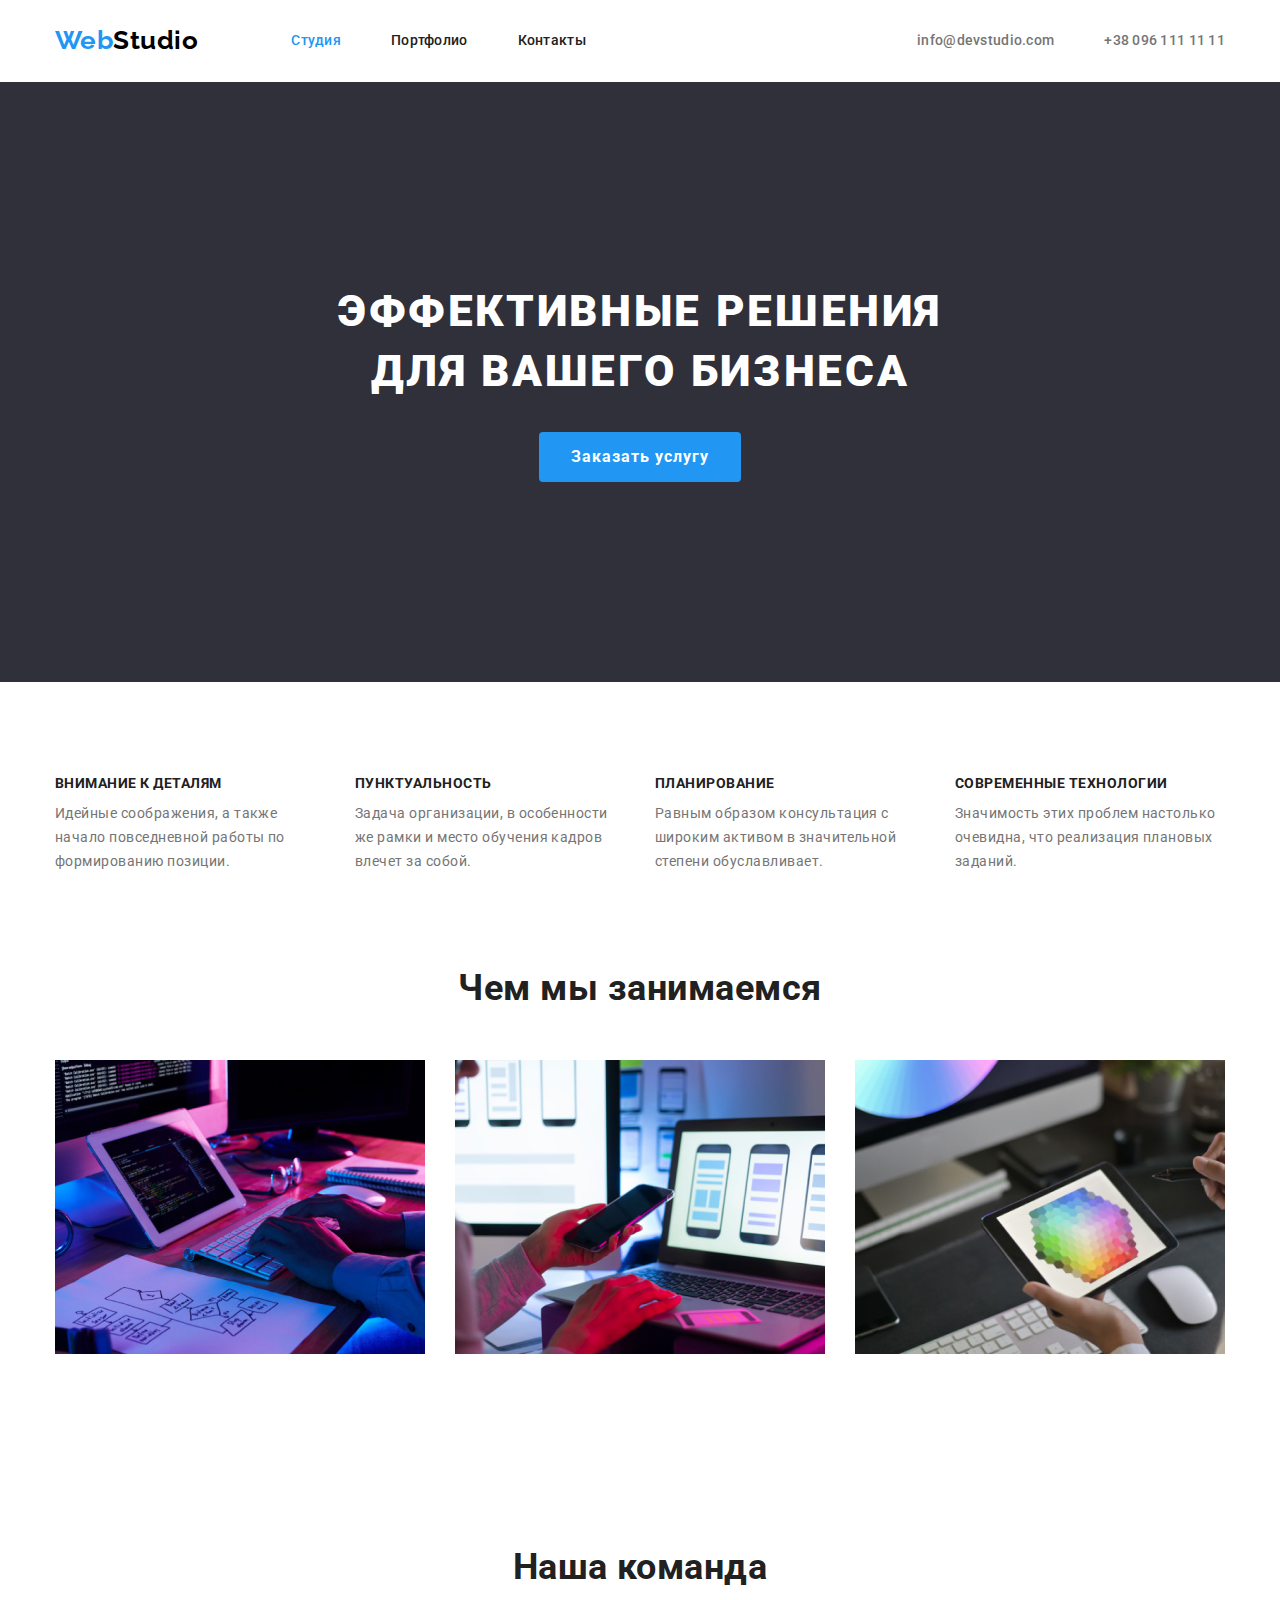
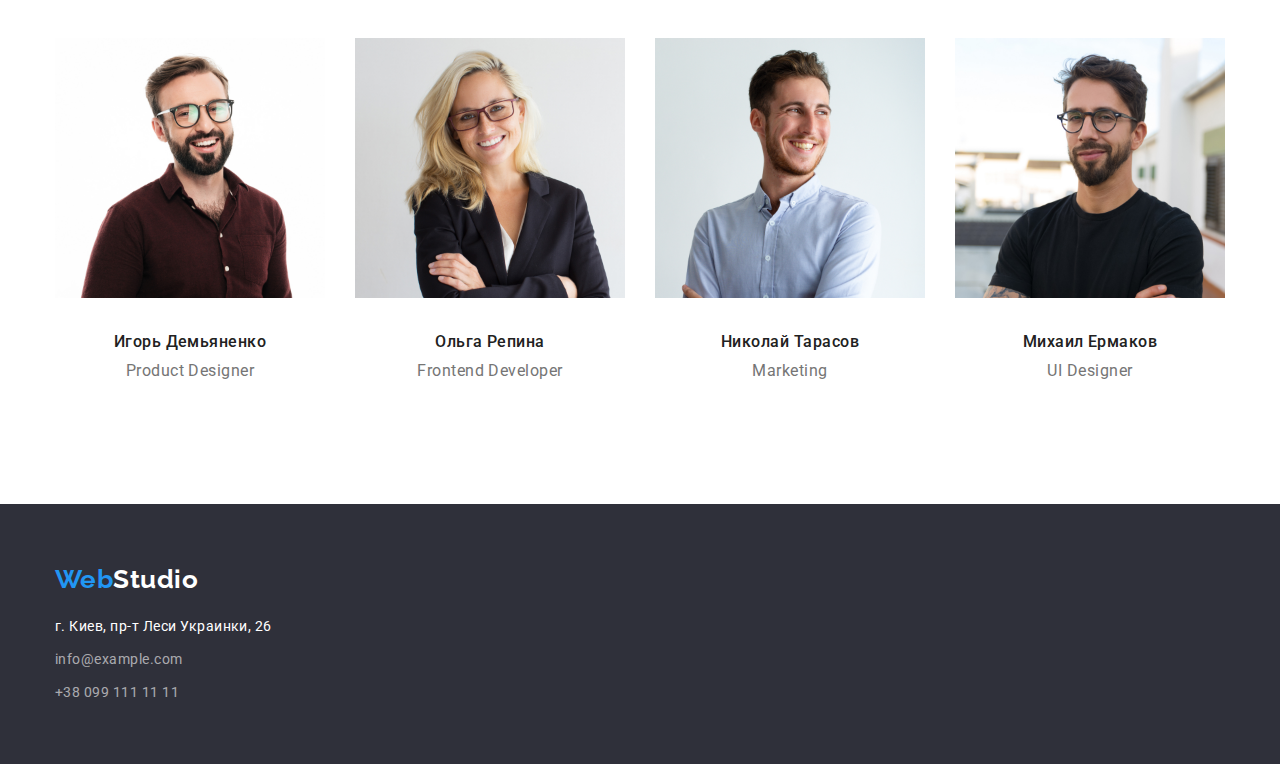
==== commit 09ce6098: "Завершення роботи з портфолію" ====
--- a/index.html
+++ b/index.html
@@ -23,9 +23,7 @@
         <div class="container main-nav">
             <nav class="nav">
                 <a href="https://rodvelles.github.io/goit-markup-hw-02/" lang="en" class="logo">
-                    <span class="caption">Web</span>
-                    Studio
-                </a>
+                    <span class="caption">Web</span>Studio</a>
                 <ul class="site-nav list">
                     <li class="item">
                         <a href="https://rodvelles.github.io/goit-markup-hw-02/" class="link corrent">Студия</a>
@@ -130,9 +128,7 @@
         <div class="container footer-nav">
             <div>
                 <a href="https://rodvelles.github.io/goit-markup-hw-02/" lang="en" class="logo slogan">
-                    <span class="caption">Web</span>
-                    Studio
-                </a>
+                    <span class="caption">Web</span>Studio</a>
                 <address class="address">
                     <ul class="footer-adres list">
                         <li class="link-addres">
--- a/CSS/styles.css
+++ b/CSS/styles.css
@@ -22,14 +22,15 @@
 
 /* Утиліти */
 html {
-  box-sizing: border-box;
+	box-sizing: border-box;
 }
 *,
 *::before,
 *::after {
-  box-sizing: inherit;
-}
-
+	box-sizing: inherit;
+	padding: 0;
+	margin: 0;
+}
 
 :root {
 	--primary-text-color: #757575;
@@ -67,16 +68,13 @@
 	width: 1200px;
 	padding-right: 15px;
 	padding-left: 15px;
-	outline: 4px solid red;
 }
 /* Позиціювання шапки */
 .nav {
-    display: flex;
-}
-
+	display: flex;
+}
 
 .logo {
-
 	color: #000000;
 	font-family: Raleway, sans-seri;
 	font-weight: 700;
@@ -106,7 +104,6 @@
 .site-nav .item:not(:last-child) {
 	margin-right: 50px;
 }
-
 
 .site-nav .link {
 	display: block;
@@ -233,9 +230,6 @@
 .item-box {
 	width: 270px;
 }
-.section-list{
-
-}
 
 .section .section-title {
 	margin-top: 0;
@@ -272,15 +266,15 @@
 	padding-top: 0;
 }
 
-
 /* Члени команди */
 .section .section-name {
-    margin-top: 30px;
+	margin-top: 30px;
 	margin-bottom: 10px;
 
 	font-weight: 500;
 	font-size: 16px;
 	line-height: 1.19;
+	text-align: center;
 }
 
 .section .profession {
@@ -292,6 +286,7 @@
 	font-weight: 400;
 	font-size: 16px;
 	line-height: 1.19;
+	text-align: center;
 }
 
 /* Футер */
@@ -299,7 +294,7 @@
 	background-color: #2f303a;
 }
 
-.footer-nav{
+.footer-nav {
 	display: flex;
 	padding-top: 60px;
 	padding-bottom: 60px;
@@ -341,9 +336,42 @@
 }
 
 /* Портфоліо */
+.visually-hidden {
+	position: absolute;
+	width: 1px;
+	height: 1px;
+	margin: -1px;
+	border: 0;
+	padding: 0;
+	white-space: nowrap;
+	clip-path: inset(100%);
+	clip: rect(0 0 0 0);
+	overflow: hidden;
+}
+
+.section-box {
+	margin-top: 94px;
+	margin-bottom: 94px;
+}
 
 /* Фільтир */
+
+.buttons {
+	display: flex;
+	justify-content: center;
+	margin-top: 0;
+	margin-bottom: 50px;
+}
+
+.buttons .btn-item:not(:last-child) {
+	margin-right: 8px;
+}
+
 .buttons .btn {
+	border-radius: 4px;
+	padding: 6px 22px;
+	border: none;
+
 	font-family: Roboto;
 	color: var(--title-color);
 	background-color: var(--primary-btn-bgc);
@@ -361,11 +389,35 @@
 }
 
 /* Список проектів */
+.items {
+	display: flex;
+	flex-wrap: wrap;
+	justify-content: center;
+}
+
+.items .item-features:not(:nth-child(n + 7)) {
+	margin-bottom: 30px;
+}
+
+.items .item-features:not(:nth-child(3n)) {
+	margin-right: 30px;
+}
+
 .link-content {
 	text-decoration: none;
 }
 
+.feactures-content {
+	padding: 20px 24px;
+	border: 1px solid #eeeeee;
+	border-top: none;
+	background-color: #ffffff;
+}
+
 .items .subject {
+	margin-bottom: 4px;
+	text-align: start;
+	
 	color: var(--title-color);
 	font-weight: 700;
 	font-size: 18px;
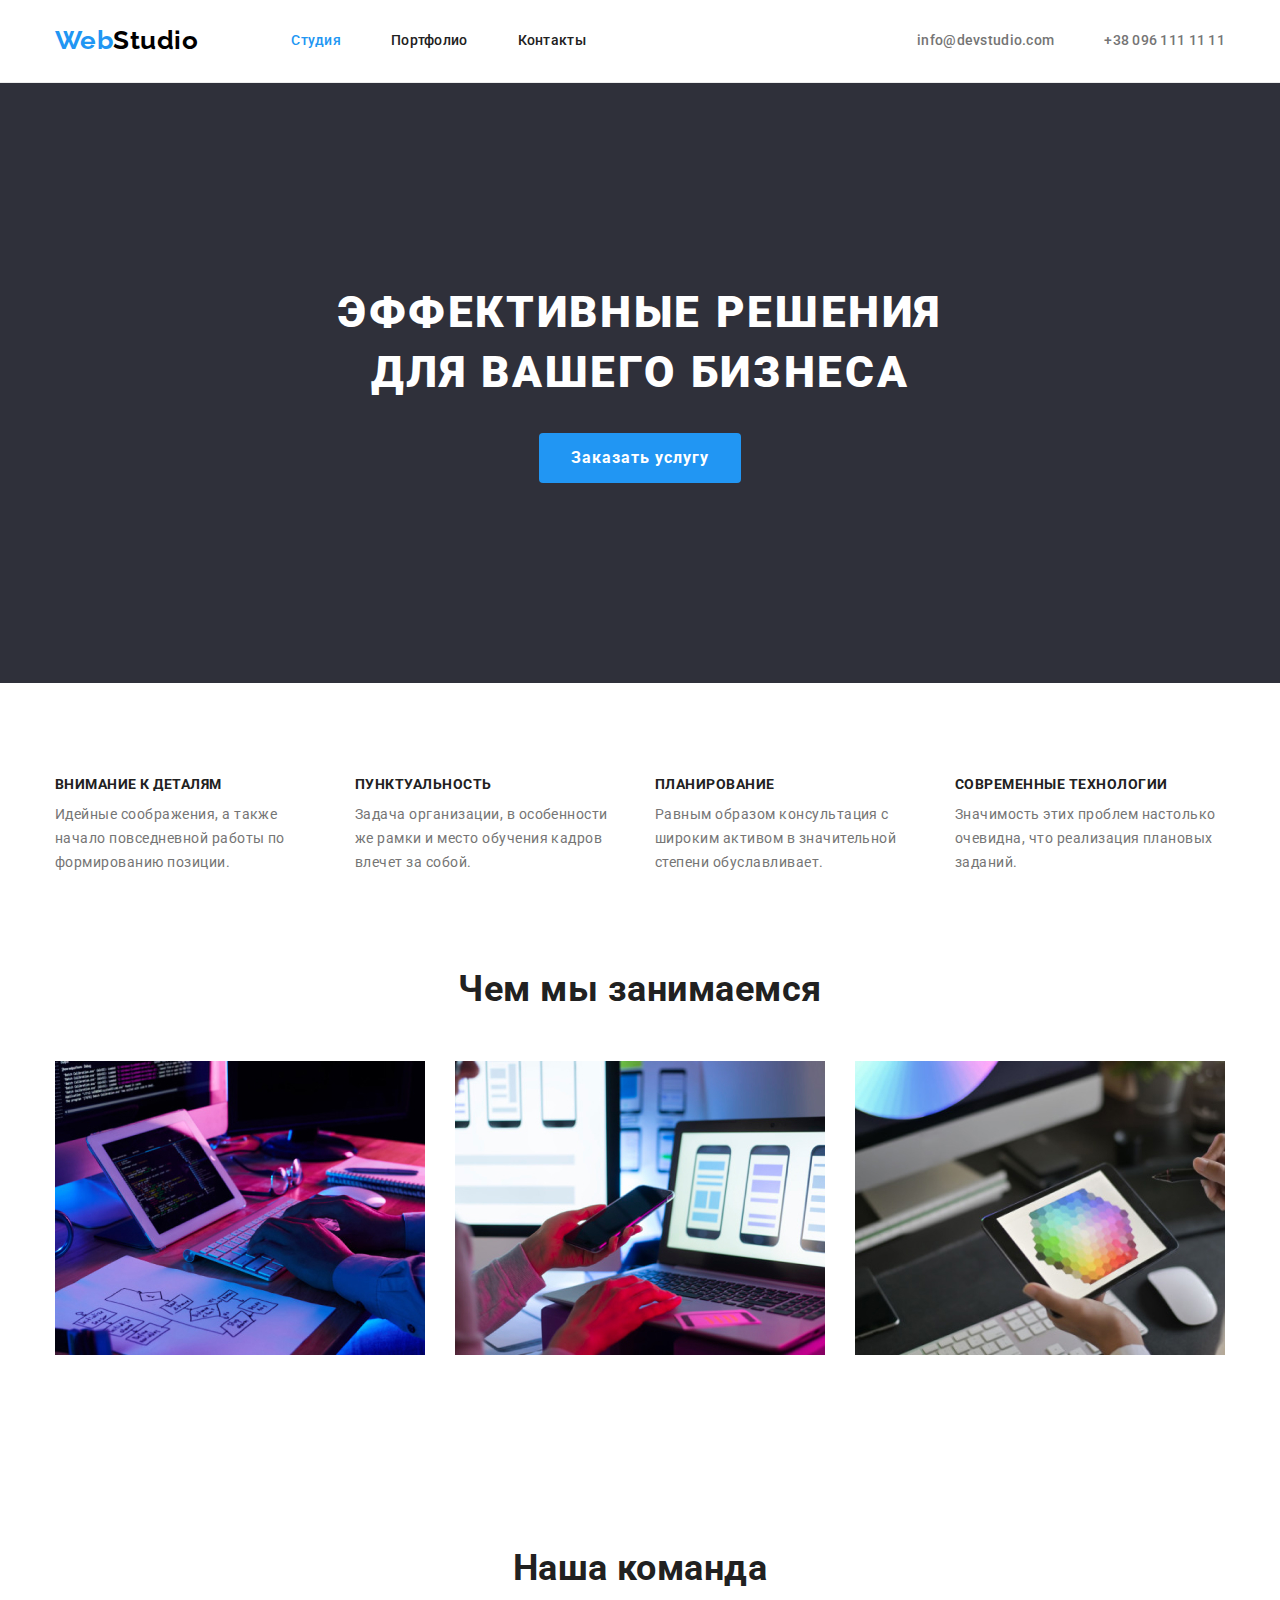
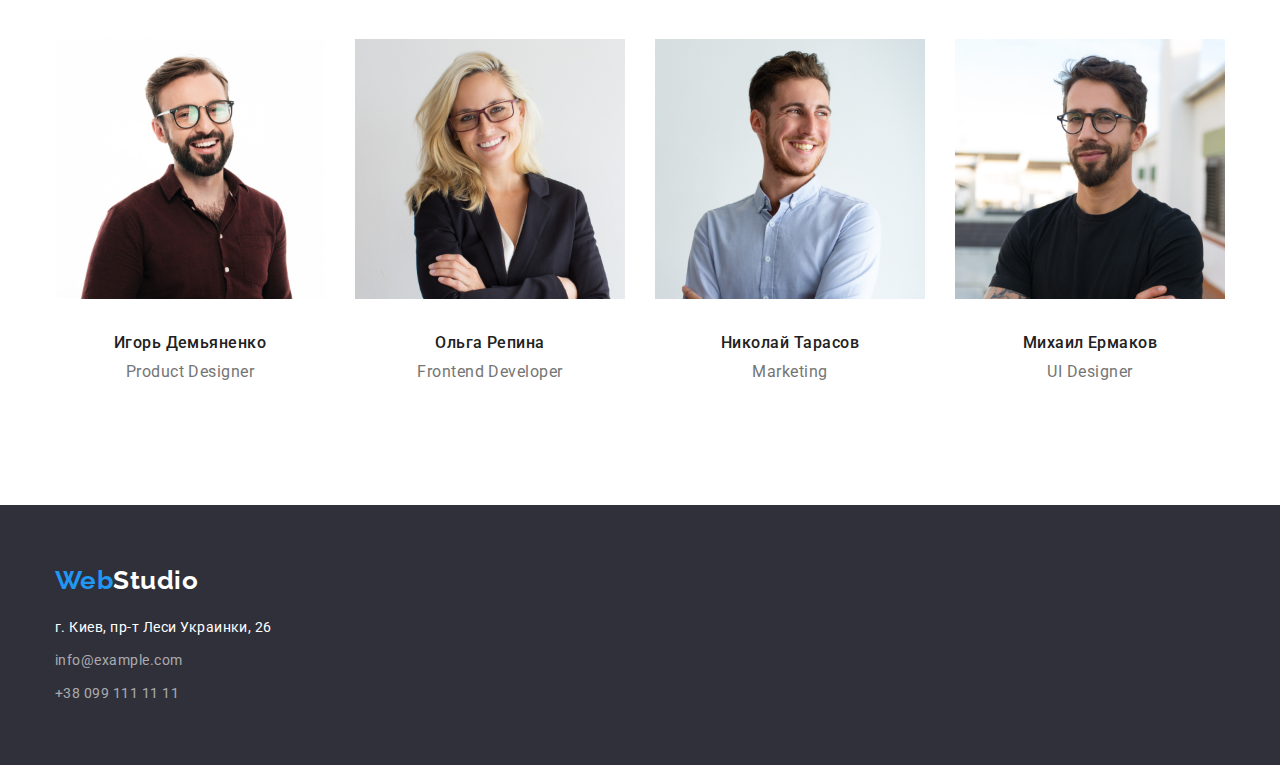
==== commit 340edb6f: "Виправлення помилок в третій домашні" ====
--- a/index.html
+++ b/index.html
@@ -1,153 +1,166 @@
 <!DOCTYPE html>
 <html lang="ru">
+	<head>
+		<meta charset="UTF-8" />
+		<meta http-equiv="X-UA-Compatible" content="IE=edge" />
+		<meta name="viewport" content="width=device-width, initial-scale=1.0" />
+		<title>Document</title>
+		<link rel="preconnect" href="https://fonts.googleapis.com" />
+		<link rel="preconnect" href="https://fonts.gstatic.com" crossorigin />
+		<link
+			href="https://fonts.googleapis.com/css2?family=Raleway:wght@700&family=Roboto:wght@400;500;700;900&display=swap"
+			rel="stylesheet"
+		/>
+		<link
+			rel="stylesheet"
+			href="https://cdnjs.cloudflare.com/ajax/libs/modern-normalize/1.1.0/modern-normalize.min.css"
+			integrity="sha512-wpPYUAdjBVSE4KJnH1VR1HeZfpl1ub8YT/NKx4PuQ5NmX2tKuGu6U/JRp5y+Y8XG2tV+wKQpNHVUX03MfMFn9Q=="
+			crossorigin="anonymous"
+			referrerpolicy="no-referrer"
+		/>
+		<link rel="stylesheet" href="./CSS/styles.css" />
+	</head>
 
-<head>
-    <meta charset="UTF-8" />
-    <meta http-equiv="X-UA-Compatible" content="IE=edge" />
-    <meta name="viewport" content="width=device-width, initial-scale=1.0" />
-    <title>Document</title>
-    <link rel="preconnect" href="https://fonts.googleapis.com" />
-    <link rel="preconnect" href="https://fonts.gstatic.com" crossorigin />
-    <link
-        href="https://fonts.googleapis.com/css2?family=Raleway:wght@700&family=Roboto:wght@400;500;700;900&display=swap"
-        rel="stylesheet" />
-    <link rel="stylesheet" href="https://cdnjs.cloudflare.com/ajax/libs/modern-normalize/1.1.0/modern-normalize.min.css"
-        integrity="sha512-wpPYUAdjBVSE4KJnH1VR1HeZfpl1ub8YT/NKx4PuQ5NmX2tKuGu6U/JRp5y+Y8XG2tV+wKQpNHVUX03MfMFn9Q=="
-        crossorigin="anonymous" referrerpolicy="no-referrer" />
-    <link rel="stylesheet" href="./CSS/styles.css" />
-</head>
+	<body>
+		<!-- Шапка сторінки -->
+		<header class="header">
+			<div class="container main-nav">
+				<nav class="nav">
+					<a href="https://rodvelles.github.io/goit-markup-hw-03/" lang="en" class="logo">
+						<span class="caption">Web</span>Studio</a>
+					<ul class="site-nav list">
+						<li class="item">
+							<a href="https://rodvelles.github.io/goit-markup-hw-03/" class="link corrent">Студия</a>
+						</li>
+						<li class="item"><a href="./portfolio.html" class="link">Портфолио</a></li>
+						<li class="item"><a href="" class="link">Контакты</a></li>
+					</ul>
+				</nav>
 
-<body>
-    <!-- Шапка сторінки -->
-    <header class="header">
-        <div class="container main-nav">
-            <nav class="nav">
-                <a href="https://rodvelles.github.io/goit-markup-hw-02/" lang="en" class="logo">
-                    <span class="caption">Web</span>Studio</a>
-                <ul class="site-nav list">
-                    <li class="item">
-                        <a href="https://rodvelles.github.io/goit-markup-hw-02/" class="link corrent">Студия</a>
-                    </li>
-                    <li class="item"><a href="./portfolio.html" class="link">Портфолио</a></li>
-                    <li class="item"><a href="" class="link">Контакты</a></li>
-                </ul>
-            </nav>
+				<ul class="more list">
+					<li class="item"><a href="mailto:info@devstudio.com" lang="en" class="more-link">info@devstudio.com</a></li>
+					<li class="item"><a href="tel:+380961111111" class="more-link">+38 096 111 11 11</a></li>
+				</ul>
+			</div>
+		</header>
 
-            <ul class="more list">
-                <li class="item"><a href="mailto:info@devstudio.com" lang="en" class="more-link">info@devstudio.com</a>
-                </li>
-                <li class="item"><a href="tel:+380961111111" class="more-link">+38 096 111 11 11</a></li>
-            </ul>
-        </div>
-    </header>
+		<!-- Унікальний контент сторінки -->
+		<main>
+			<!-- Головний банер -->
+			<section class="hero">
+				<h1 class="hero-title">ЭФФЕКТИВНЫЕ РЕШЕНИЯ ДЛЯ ВАШЕГО БИЗНЕСА</h1>
+				<button type="button" class="button">Заказать услугу</button>
+			</section>
 
-    <!-- Унікальний контент сторінки -->
-    <main>
-        <!-- Головний банер -->
-        <section class="hero">
-            <h1 class="hero-title">ЭФФЕКТИВНЫЕ РЕШЕНИЯ ДЛЯ ВАШЕГО БИЗНЕСА</h1>
-            <button type="button" class="button">Заказать услугу</button>
-        </section>
+			<!-- Список переваг -->
+			<section class="section">
+				<div class="container">
+					<h2 class="section-title hidden">Преимущества услуг</h2>
+					<ul class="list-items section-list">
+						<li class="item-box">
+							<h3 class="section-subtitle">ВНИМАНИЕ К ДЕТАЛЯМ</h3>
+							<p class="section-text">
+								Идейные соображения, а также начало повседневной работы по формированию позиции.
+							</p>
+						</li>
+						<li class="item-box">
+							<h3 class="section-subtitle">ПУНКТУАЛЬНОСТЬ</h3>
+							<p class="section-text">
+								Задача организации, в особенности же рамки и место обучения кадров влечет за собой.
+							</p>
+						</li>
+						<li class="item-box">
+							<h3 class="section-subtitle">ПЛАНИРОВАНИЕ</h3>
+							<p class="section-text">
+								Равным образом консультация с широким активом в значительной степени обуславливает.
+							</p>
+						</li>
+						<li class="item-box">
+							<h3 class="section-subtitle">СОВРЕМЕННЫЕ ТЕХНОЛОГИИ</h3>
+							<p class="section-text">Значимость этих проблем настолько очевидна, что реализация плановых заданий.</p>
+						</li>
+					</ul>
+				</div>
+			</section>
 
-        <!-- Список переваг -->
-        <section class="section">
-            <div class="container">
-                <h2 class="section-title hidden">Преимущества услуг</h2>
-                    <ul class="list-items section-list">
-                        <li class="item-box">
-                            <h3 class="section-subtitle">ВНИМАНИЕ К ДЕТАЛЯМ</h3>
-                            <p class="section-text">
-                                Идейные соображения, а также начало повседневной работы по формированию позиции.
-                            </p>
-                        </li>
-                        <li class="item-box">
-                            <h3 class="section-subtitle">ПУНКТУАЛЬНОСТЬ</h3>
-                            <p class="section-text">
-                                Задача организации, в особенности же рамки и место обучения кадров влечет за собой.
-                            </p>
-                        </li>
-                        <li class="item-box">
-                            <h3 class="section-subtitle">ПЛАНИРОВАНИЕ</h3>
-                            <p class="section-text">
-                                Равным образом консультация с широким активом в значительной степени обуславливает.
-                            </p>
-                        </li>
-                        <li class="item-box">
-                            <h3 class="section-subtitle">СОВРЕМЕННЫЕ ТЕХНОЛОГИИ</h3>
-                            <p class="section-text">Значимость этих проблем настолько очевидна, что реализация плановых
-                                заданий.</p>
-                        </li>
-                    </ul>
-            </div>
-        </section>
+			<!-- Розгляд послуг -->
+			<section class="section sidebar">
+				<div class="container">
+					<h2 class="section-title heading">Чем мы занимаемся</h2>
+					<ul class="list-items">
+						<li><img src="./images/work1.jpg" alt="Работа с кодом" width="370" /></li>
+						<li><img src="./images/work2.jpg" alt="Работа с интерфейсом" width="370" /></li>
+						<li><img src="./images/work3.jpg" alt="Работа с цветами" width="370" /></li>
+					</ul>
+				</div>
+			</section>
 
-        <!-- Розгляд послуг -->
-        <section class="section sidebar">
-            <div class="container">
-                <h2 class="section-title heading">Чем мы занимаемся</h2>
-                <ul class="list-items">
-                    <li><img src="./images/work1.jpg" alt="Работа с кодом" width="370" /></li>
-                    <li><img src="./images/work2.jpg" alt="Работа с интерфейсом" width="370" /></li>
-                    <li><img src="./images/work3.jpg" alt="Работа с цветами" width="370" /></li>
-                </ul>
-            </div>
-        </section>
+			<!-- Члени команди -->
+			<section class="section">
+				<div class="container">
+					<h2 class="section-title">Наша команда</h2>
+					<ul class="list-items">
+						<li>
+							<img src="./images/foto1.jpg" alt="Игорь Демьяненко" width="270" />
+							<div class="text-container">
+								<h3 class="section-name">Игорь Демьяненко</h3>
+								<p lang="en" class="profession">Product Designer</p>
+							</div>
+						</li>
+						<li>
+							<img src="./images/foto2.jpg" alt="Ольга Репина" width="270" />
+							<div class="text-container">
+								<h3 class="section-name">Ольга Репина</h3>
+								<p lang="en" class="profession">Frontend Developer</p>
+							</div>
+						</li>
+						<li>
+							<img src="./images/foto3.jpg" alt="Николай Тарасов" width="270" />
+							<div class="text-container">
+								<h3 class="section-name">Николай Тарасов</h3>
+								<p lang="en" class="profession">Marketing</p>
+							</div>
+						</li>
+						<li>
+							<img src="./images/foto4.jpg" alt="Михаил Ермаков" width="270" />
+							<div class="text-container">
+								<h3 class="section-name">Михаил Ермаков</h3>
+								<p lang="en" class="profession">UI Designer</p>
+							</div>
+						</li>
+					</ul>
+				</div>
+			</section>
+		</main>
 
-        <!-- Члени команди -->
-        <section class="section">
-            <div class="container">
-                <h2 class="section-title">Наша команда</h2>
-                <ul class="list-items">
-                    <li>
-                        <img src="./images/foto1.jpg" alt="Игорь Демьяненко" width="270" />
-                        <h3 class="section-name">Игорь Демьяненко</h3>
-                        <p lang="en" class="profession">Product Designer</p>
-                    </li>
-                    <li>
-                        <img src="./images/foto2.jpg" alt="Ольга Репина" width="270" />
-                        <h3 class="section-name">Ольга Репина</h3>
-                        <p lang="en" class="profession">Frontend Developer</p>
-                    </li>
-                    <li>
-                        <img src="./images/foto3.jpg" alt="Николай Тарасов" width="270" />
-                        <h3 class="section-name">Николай Тарасов</h3>
-                        <p lang="en" class="profession">Marketing</p>
-                    </li>
-                    <li>
-                        <img src="./images/foto4.jpg" alt="Михаил Ермаков" width="270" />
-                        <h3 class="section-name">Михаил Ермаков</h3>
-                        <p lang="en" class="profession">UI Designer</p>
-                    </li>
-                </ul>
-            </div>
-        </section>
-    </main>
-
-    <!-- Нижні дані -->
-    <footer class="footer">
-        <div class="container footer-nav">
-            <div>
-                <a href="https://rodvelles.github.io/goit-markup-hw-02/" lang="en" class="logo slogan">
-                    <span class="caption">Web</span>Studio</a>
-                <address class="address">
-                    <ul class="footer-adres list">
-                        <li class="link-addres">
-                            <a href="https://goo.gl/maps/L85GYHgYwXiJg4kZ8" target="_blank" rel="noreferrer noopener"
-                                class="address-map">
-                                г. Киев, пр-т Леси Украинки, 26
-                            </a>
-                        </li>
-                        <li class="link-addres">
-                            <a href="mailto:info@example.com" class="address-link">info@example.com</a>
-                        </li>
-                        <li class="link-addres">
-                            <a href="tel:+380991111111" class="address-link">+38 099 111 11 11</a>
-                        </li>
-                    </ul>
-                </address>
-            </div>
-        </div>
-    </footer>
-</body>
-
-</html>+		<!-- Нижні дані -->
+		<footer class="footer">
+			<div class="container footer-nav">
+				<div>
+					<a href="https://rodvelles.github.io/goit-markup-hw-03/" lang="en" class="logo slogan">
+						<span class="caption">Web</span>Studio</a>
+					<address class="address">
+						<ul class="footer-adres list">
+							<li class="link-addres">
+								<a
+									href="https://goo.gl/maps/L85GYHgYwXiJg4kZ8"
+									target="_blank"
+									rel="noreferrer noopener"
+									class="address-map"
+								>
+									г. Киев, пр-т Леси Украинки, 26
+								</a>
+							</li>
+							<li class="link-addres">
+								<a href="mailto:info@example.com" class="address-link">info@example.com</a>
+							</li>
+							<li class="link-addres">
+								<a href="tel:+380991111111" class="address-link">+38 099 111 11 11</a>
+							</li>
+						</ul>
+					</address>
+				</div>
+			</div>
+		</footer>
+	</body>
+</html>
--- a/CSS/styles.css
+++ b/CSS/styles.css
@@ -58,8 +58,9 @@
 
 /* Оформлення шапки */
 .header {
-	margin-top: 25px;
-	margin-bottom: 25px;
+	padding-top: 25px;
+	padding-bottom: 25px;
+	border-bottom: 1px solid #ECECEC;
 }
 
 .container {
@@ -266,9 +267,13 @@
 	padding-top: 0;
 }
 
+.text-container {
+	padding-top: 30px;
+	padding-bottom: 30px;
+}
+
 /* Члени команди */
 .section .section-name {
-	margin-top: 30px;
 	margin-bottom: 10px;
 
 	font-weight: 500;
@@ -280,7 +285,7 @@
 .section .profession {
 	margin-top: 0;
 	margin-bottom: 0;
-	padding-bottom: 30px;
+
 
 	color: #757575;
 	font-weight: 400;
@@ -292,12 +297,12 @@
 /* Футер */
 .footer {
 	background-color: #2f303a;
+	padding-top: 60px;
+	padding-bottom: 60px; 
 }
 
 .footer-nav {
 	display: flex;
-	padding-top: 60px;
-	padding-bottom: 60px;
 }
 
 .logo.slogan {
@@ -349,11 +354,6 @@
 	overflow: hidden;
 }
 
-.section-box {
-	margin-top: 94px;
-	margin-bottom: 94px;
-}
-
 /* Фільтир */
 
 .buttons {
